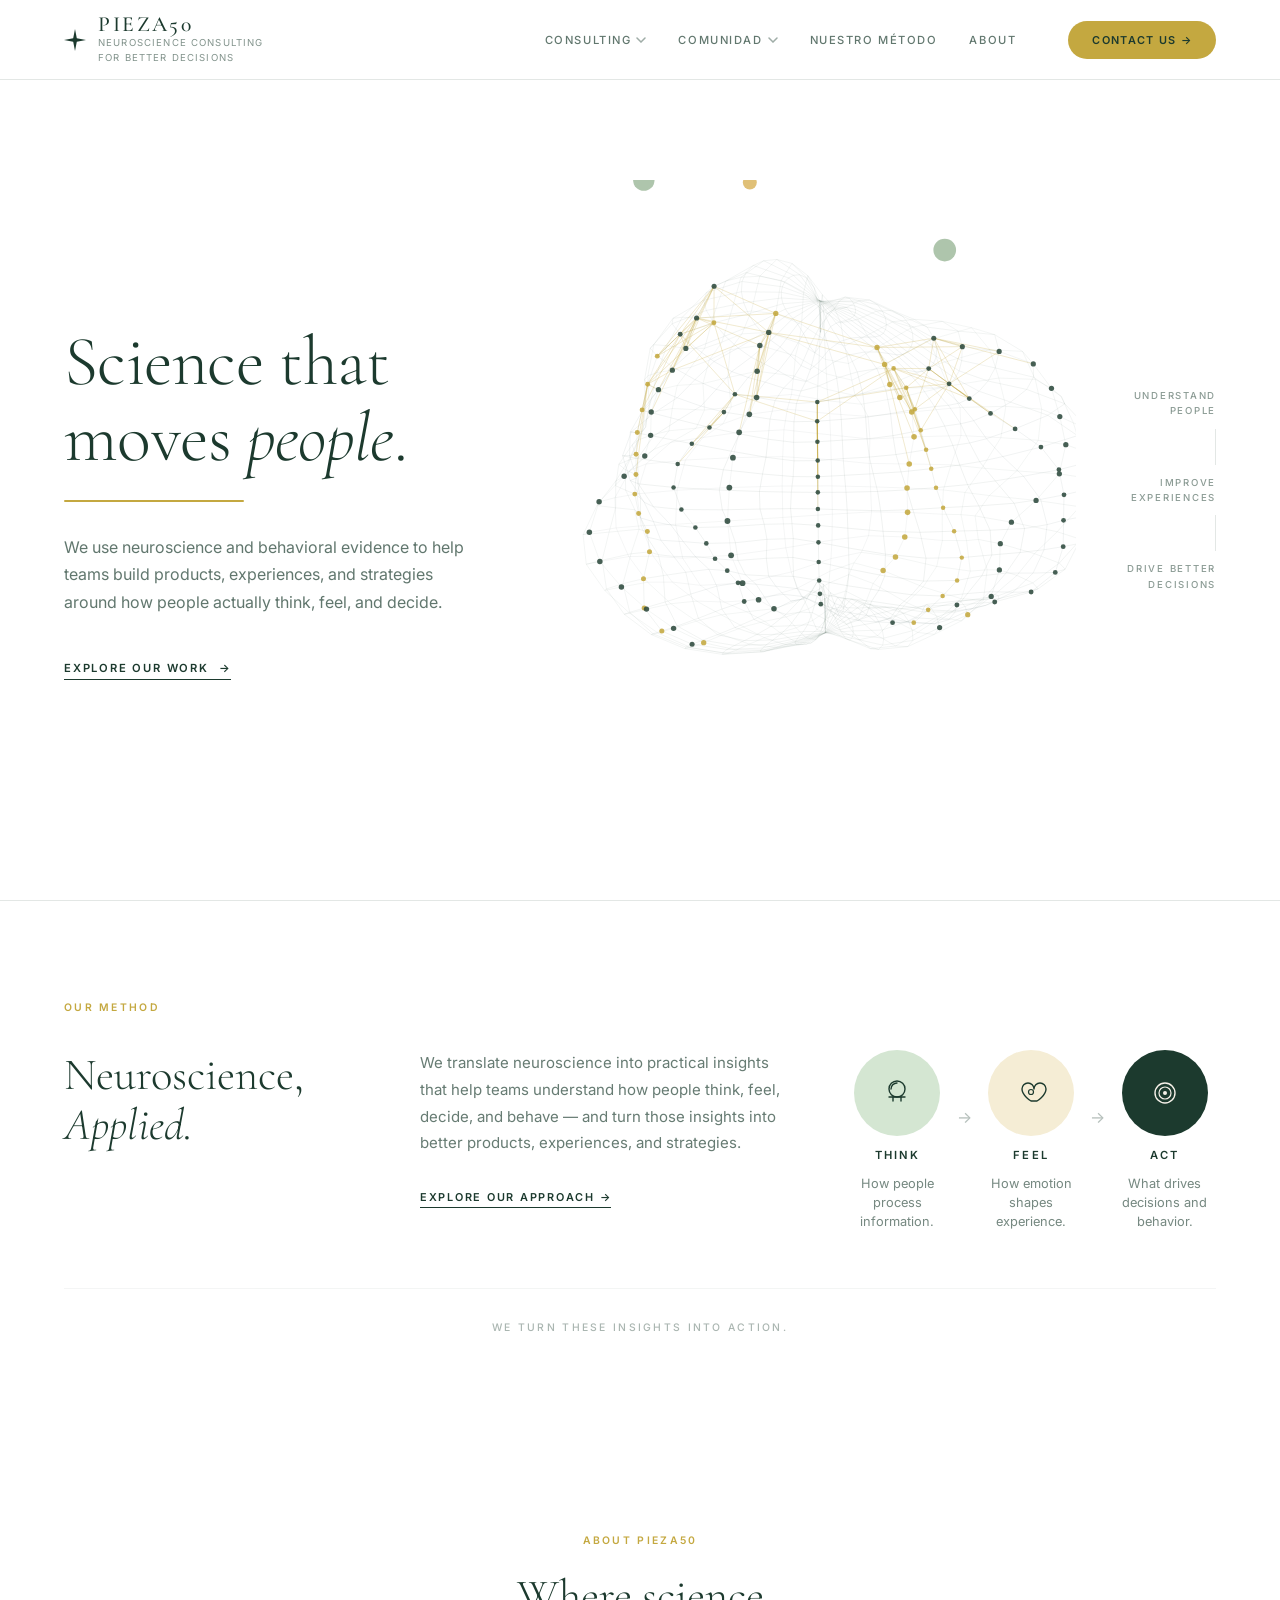
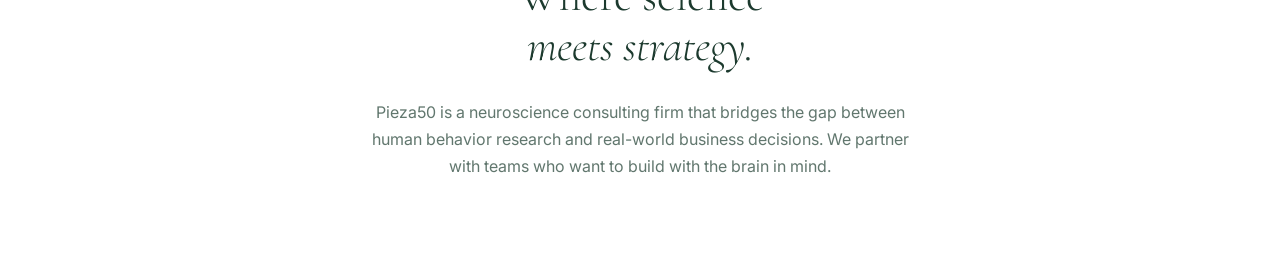
==== index.html @ c4e24fac "Add Pieza50 landing hero page with 3D brain and animations - Pure HTML/CSS/JS site with zero build d" ====
<!DOCTYPE html>
<html lang="es">
<head>
  <meta charset="UTF-8" />
  <meta name="viewport" content="width=device-width, initial-scale=1.0" />
  <title>Pieza50 | Neuroscience Consulting for Better Decisions</title>
  <meta name="description" content="We use neuroscience and behavioral evidence to help teams build products, experiences, and strategies around how people actually think, feel, and decide." />
  <link rel="preconnect" href="https://fonts.googleapis.com" />
  <link rel="preconnect" href="https://fonts.gstatic.com" crossorigin />
  <link href="https://fonts.googleapis.com/css2?family=Cormorant+Garamond:ital,wght@0,300;0,400;0,500;1,300;1,400;1,500&family=Inter:wght@300;400;500;600&display=swap" rel="stylesheet" />
  <link rel="stylesheet" href="css/style.css" />

</head>
<body>

  <!-- ====== NAVIGATION ====== -->
  <nav class="nav" id="nav">
    <div class="nav-inner">

      <!-- Logo -->
      <a href="/" class="nav-logo">
        <svg class="nav-sparkle" width="22" height="22" viewBox="0 0 22 22" fill="none" aria-hidden="true">
          <path d="M11 0L12.8 9.2L22 11L12.8 12.8L11 22L9.2 12.8L0 11L9.2 9.2L11 0Z" fill="#1C3A2E"/>
        </svg>
        <div class="nav-brand-text">
          <span class="nav-brand-name">PIEZA50</span>
          <span class="nav-brand-sub">Neuroscience Consulting<br>For Better Decisions</span>
        </div>
      </a>

      <!-- Nav Items -->
      <ul class="nav-items" id="nav-items">

        <li class="nav-item has-dropdown" id="dd-consulting">
          <button class="nav-link" aria-expanded="false">
            Consulting
            <svg class="chevron" width="10" height="6" viewBox="0 0 10 6"><path d="M1 1L5 5L9 1" stroke="currentColor" stroke-width="1.5" stroke-linecap="round" fill="none"/></svg>
          </button>
          <div class="dropdown" role="menu">
            <a href="#" class="dropdown-item" role="menuitem">Product Design</a>
            <a href="#" class="dropdown-item" role="menuitem">Estrategia e Innovación</a>
            <a href="#" class="dropdown-item" role="menuitem">Marketing &amp; Growth</a>
            <a href="#" class="dropdown-item" role="menuitem">Compromiso Laboral</a>
          </div>
        </li>

        <li class="nav-item has-dropdown" id="dd-comunidad">
          <button class="nav-link" aria-expanded="false">
            Comunidad
            <svg class="chevron" width="10" height="6" viewBox="0 0 10 6"><path d="M1 1L5 5L9 1" stroke="currentColor" stroke-width="1.5" stroke-linecap="round" fill="none"/></svg>
          </button>
          <div class="dropdown" role="menu">
            <a href="#" class="dropdown-item" role="menuitem">Recursos</a>
            <a href="#" class="dropdown-item" role="menuitem">Únete</a>
            <a href="#" class="dropdown-item" role="menuitem">Newsletter</a>
          </div>
        </li>

        <li class="nav-item">
          <a href="#method" class="nav-link">Nuestro Método</a>
        </li>

        <li class="nav-item">
          <a href="#about" class="nav-link">About</a>
        </li>

      </ul>

      <!-- CTA -->
      <a href="#contact" class="nav-cta">
        CONTACT US <span aria-hidden="true">→</span>
      </a>

      <!-- Mobile Burger -->
      <button class="nav-burger" id="nav-burger" aria-label="Toggle menu">
        <span></span><span></span><span></span>
      </button>

    </div>
  </nav>


  <!-- ====== HERO ====== -->
  <section class="hero" id="hero">

    <!-- Left: text -->
    <div class="hero-text">
      <h1 class="hero-title">
        Science that<br>
        moves
        <span class="word-wrap">
          <span class="cycling-word" id="cyclingWord">people</span>
        </span><span class="title-period">.</span>
      </h1>
      <div class="title-underline" aria-hidden="true"></div>
      <p class="hero-body">
        We use neuroscience and behavioral evidence to help teams build products,
        experiences, and strategies around how people actually think, feel, and decide.
      </p>
      <a href="#work" class="hero-cta-link">
        EXPLORE OUR WORK <span aria-hidden="true">→</span>
      </a>
    </div>

    <!-- Center: 3‑D Brain -->
    <div class="brain-container" id="brainContainer">
      <canvas id="brain-canvas"></canvas>
    </div>

    <!-- Right: sidebar labels -->
    <aside class="hero-sidebar" aria-label="Key outcomes">
      <div class="sidebar-item">UNDERSTAND<br>PEOPLE</div>
      <div class="sidebar-divider" aria-hidden="true"></div>
      <div class="sidebar-item">IMPROVE<br>EXPERIENCES</div>
      <div class="sidebar-divider" aria-hidden="true"></div>
      <div class="sidebar-item">DRIVE BETTER<br>DECISIONS</div>
    </aside>

  </section>


  <!-- ====== OUR METHOD ====== -->
  <section class="method" id="method">
    <div class="method-inner">

      <p class="method-label">OUR METHOD</p>

      <div class="method-three-col">

        <!-- Col 1: Title -->
        <div class="method-col-title">
          <h2 class="method-title">Neuroscience,<br><em>Applied.</em></h2>
        </div>

        <!-- Col 2: Description -->
        <div class="method-col-desc">
          <p>We translate neuroscience into practical insights that help teams understand how people think, feel, decide, and behave — and turn those insights into better products, experiences, and strategies.</p>
          <a href="#" class="explore-link">EXPLORE OUR APPROACH <span aria-hidden="true">→</span></a>
        </div>

        <!-- Col 3: Steps -->
        <div class="method-col-steps">
          <div class="method-steps-row">

            <div class="method-step">
              <div class="step-circle step-sage">
                <svg width="36" height="36" viewBox="0 0 36 36" fill="none" aria-hidden="true">
                  <circle cx="18" cy="14" r="8" stroke="#1C3A2E" stroke-width="1.4"/>
                  <path d="M12 14c0-3.3 2.7-6 6-6" stroke="#1C3A2E" stroke-width="1.4" stroke-linecap="round"/>
                  <path d="M14 22v4M22 22v4" stroke="#1C3A2E" stroke-width="1.4" stroke-linecap="round"/>
                  <path d="M10 22h16" stroke="#1C3A2E" stroke-width="1.4" stroke-linecap="round"/>
                </svg>
              </div>
              <span class="step-label">THINK</span>
              <span class="step-desc">How people process information.</span>
            </div>

            <div class="step-arrow" aria-hidden="true">→</div>

            <div class="method-step">
              <div class="step-circle step-yellow">
                <svg width="36" height="36" viewBox="0 0 36 36" fill="none" aria-hidden="true">
                  <path d="M18 26s-9-5.5-9-12a6 6 0 0112 0 6 6 0 0112 0c0 6.5-9 12-9 12z" stroke="#1C3A2E" stroke-width="1.4" stroke-linejoin="round"/>
                  <circle cx="18" cy="17" r="2.5" stroke="#1C3A2E" stroke-width="1.2"/>
                </svg>
              </div>
              <span class="step-label">FEEL</span>
              <span class="step-desc">How emotion shapes experience.</span>
            </div>

            <div class="step-arrow" aria-hidden="true">→</div>

            <div class="method-step">
              <div class="step-circle step-dark">
                <svg width="36" height="36" viewBox="0 0 36 36" fill="none" aria-hidden="true">
                  <circle cx="18" cy="18" r="10" stroke="#F5F0E8" stroke-width="1.4"/>
                  <circle cx="18" cy="18" r="6"  stroke="#F5F0E8" stroke-width="1.2"/>
                  <circle cx="18" cy="18" r="2"  fill="#F5F0E8"/>
                </svg>
              </div>
              <span class="step-label">ACT</span>
              <span class="step-desc">What drives decisions and behavior.</span>
            </div>

          </div>
        </div>

      </div>

      <p class="method-footer-text">WE TURN THESE INSIGHTS INTO ACTION.</p>

    </div>
  </section>


  <!-- ====== ABOUT (stub) ====== -->
  <section class="about-stub" id="about">
    <div class="about-stub-inner">
      <p class="method-label">ABOUT PIEZA50</p>
      <h2 class="method-title">Where science<br><em>meets strategy.</em></h2>
      <p class="hero-body" style="max-width:540px;margin:0 auto;">
        Pieza50 is a neuroscience consulting firm that bridges the gap between
        human behavior research and real-world business decisions. We partner with
        teams who want to build with the brain in mind.
      </p>
    </div>
  </section>


  <!-- Scripts -->
  <script src="js/main.js" defer></script>
  <script src="js/brain.js" defer></script>

</body>
</html>
---- css/style.css ----
/* ============================================================
   PIEZA50 — Landing Page Styles
   ============================================================ */

/* ---------- Variables ---------- */
:root {
  --dark:     #1C3A2E;
  --dark2:    #2D4A3E;
  --gold:     #C4A840;
  --gold-lt:  #E8D89A;
  --sage:     #8FAF8C;
  --sage-lt:  #D4E6D2;
  --cream:    #F5F0E8;
  --white:    #FFFFFF;
  --muted:    rgba(28, 58, 46, 0.55);
  --border:   rgba(28, 58, 46, 0.12);

  --font-serif: 'Cormorant Garamond', Georgia, serif;
  --font-sans:  'Inter', system-ui, sans-serif;

  --nav-h: 80px;
  --max-w: 1380px;
  --px:    clamp(24px, 5vw, 64px);
}

/* ---------- Reset ---------- */
*, *::before, *::after { box-sizing: border-box; margin: 0; padding: 0; }
html { scroll-behavior: smooth; font-size: 16px; }
body {
  font-family: var(--font-sans);
  background: var(--white);
  color: var(--dark2);
  overflow-x: hidden;
  -webkit-font-smoothing: antialiased;
}
a { text-decoration: none; color: inherit; }
button { background: none; border: none; cursor: pointer; font: inherit; color: inherit; }
ul { list-style: none; }
img, svg { display: block; }

/* ============================================================
   NAVIGATION
   ============================================================ */
.nav {
  position: fixed;
  top: 0; left: 0; right: 0;
  z-index: 100;
  height: var(--nav-h);
  background: var(--white);
  border-bottom: 1px solid var(--border);
  transition: box-shadow 0.3s ease;
}
.nav.scrolled { box-shadow: 0 2px 24px rgba(28,58,46,0.07); }

.nav-inner {
  max-width: var(--max-w);
  margin: 0 auto;
  padding: 0 var(--px);
  height: 100%;
  display: flex;
  align-items: center;
  gap: 40px;
}

/* Logo */
.nav-logo {
  display: flex;
  align-items: center;
  gap: 12px;
  flex-shrink: 0;
}
.nav-sparkle { flex-shrink: 0; }
.nav-brand-text { display: flex; flex-direction: column; gap: 1px; }
.nav-brand-name {
  font-family: var(--font-serif);
  font-size: 1.35rem;
  font-weight: 500;
  letter-spacing: 0.12em;
  color: var(--dark);
  line-height: 1;
}
.nav-brand-sub {
  font-size: 0.6rem;
  letter-spacing: 0.12em;
  text-transform: uppercase;
  color: var(--muted);
  line-height: 1.5;
}

/* Nav items */
.nav-items {
  display: flex;
  align-items: center;
  gap: 8px;
  margin-left: auto;
}

.nav-item { position: relative; }

.nav-link {
  display: flex;
  align-items: center;
  gap: 5px;
  padding: 8px 12px;
  font-size: 0.7rem;
  font-weight: 500;
  letter-spacing: 0.14em;
  text-transform: uppercase;
  color: var(--dark2);
  opacity: 0.75;
  transition: opacity 0.2s ease, color 0.2s ease;
  white-space: nowrap;
}
.nav-link:hover { opacity: 1; }

.chevron {
  transition: transform 0.2s ease;
  flex-shrink: 0;
  opacity: 0.6;
}
.has-dropdown:hover .chevron,
.has-dropdown.open .chevron { transform: rotate(180deg); opacity: 1; }

/* Dropdown */
.dropdown {
  position: absolute;
  top: calc(100% + 8px);
  left: 0;
  background: var(--white);
  border: 1px solid var(--border);
  border-radius: 6px;
  box-shadow: 0 8px 32px rgba(28,58,46,0.10);
  min-width: 210px;
  padding: 8px 0;
  opacity: 0;
  pointer-events: none;
  transform: translateY(-6px);
  transition: opacity 0.2s ease, transform 0.2s ease;
  z-index: 200;
}
.has-dropdown:hover .dropdown,
.has-dropdown.open .dropdown {
  opacity: 1;
  pointer-events: all;
  transform: translateY(0);
}

.dropdown-item {
  display: block;
  padding: 10px 20px;
  font-size: 0.72rem;
  letter-spacing: 0.06em;
  color: var(--dark2);
  opacity: 0.7;
  transition: opacity 0.15s, background 0.15s;
}
.dropdown-item:hover { opacity: 1; background: rgba(28,58,46,0.04); }

/* CTA button */
.nav-cta {
  flex-shrink: 0;
  background: var(--gold);
  color: var(--dark);
  padding: 12px 24px;
  border-radius: 100px;
  font-size: 0.68rem;
  font-weight: 600;
  letter-spacing: 0.12em;
  text-transform: uppercase;
  transition: background 0.2s ease, transform 0.2s ease;
  white-space: nowrap;
}
.nav-cta:hover { background: #D4B850; transform: translateY(-1px); }

/* Mobile burger (hidden on desktop) */
.nav-burger {
  display: none;
  flex-direction: column;
  gap: 5px;
  padding: 6px;
  margin-left: auto;
}
.nav-burger span {
  display: block;
  width: 22px;
  height: 2px;
  background: var(--dark);
  border-radius: 2px;
  transition: transform 0.3s ease, opacity 0.3s ease;
}

/* ============================================================
   HERO SECTION
   ============================================================ */
.hero {
  min-height: 100vh;
  padding-top: var(--nav-h);
  display: grid;
  grid-template-columns: 1fr 1fr 140px;
  gap: 0;
  max-width: var(--max-w);
  margin: 0 auto;
  padding-left: var(--px);
  padding-right: var(--px);
  align-items: center;
  position: relative;
}

/* Hero text (left column) */
.hero-text {
  padding-right: 40px;
  padding-top: 24px;
}

.hero-title {
  font-family: var(--font-serif);
  font-size: clamp(2.8rem, 5.5vw, 4.5rem);
  font-weight: 300;
  line-height: 1.08;
  color: var(--dark);
  letter-spacing: -0.01em;
  margin-bottom: 24px;
}

/* Word cycling */
.word-wrap {
  position: relative;
  display: inline-block;
}
.cycling-word {
  font-style: italic;
  display: inline-block;
  transition: opacity 0.35s ease, transform 0.35s ease;
}
.cycling-word.exit {
  opacity: 0;
  transform: translateY(-14px);
}
.cycling-word.enter {
  opacity: 0;
  transform: translateY(14px);
}
.title-period { font-family: var(--font-serif); font-weight: 300; }

/* Gold underline below title */
.title-underline {
  width: 180px;
  height: 2px;
  background: var(--gold);
  margin-bottom: 32px;
  border-radius: 1px;
}

.hero-body {
  font-size: 1rem;
  line-height: 1.7;
  color: var(--dark2);
  opacity: 0.75;
  max-width: 400px;
  margin-bottom: 40px;
}

.hero-cta-link {
  display: inline-flex;
  align-items: center;
  gap: 10px;
  font-size: 0.7rem;
  font-weight: 600;
  letter-spacing: 0.16em;
  text-transform: uppercase;
  color: var(--dark);
  border-bottom: 1.5px solid var(--dark);
  padding-bottom: 4px;
  transition: color 0.2s, border-color 0.2s;
}
.hero-cta-link:hover { color: var(--gold); border-color: var(--gold); }

/* Brain canvas container (center column) */
.brain-container {
  width: 100%;
  height: min(620px, 80vh);
  position: relative;
}
#brain-canvas {
  width: 100% !important;
  height: 100% !important;
  display: block;
}

/* Hero sidebar (right column) */
.hero-sidebar {
  display: flex;
  flex-direction: column;
  align-items: flex-end;
  gap: 0;
  padding-left: 16px;
  text-align: right;
}
.sidebar-item {
  font-size: 0.6rem;
  font-weight: 500;
  letter-spacing: 0.18em;
  text-transform: uppercase;
  color: var(--dark2);
  opacity: 0.55;
  line-height: 1.6;
  padding: 10px 0;
}
.sidebar-divider {
  width: 1px;
  height: 36px;
  background: var(--border);
  margin-left: auto;
}

/* ============================================================
   OUR METHOD
   ============================================================ */
.method {
  background: var(--white);
  border-top: 1px solid var(--border);
  padding: 100px var(--px);
}
.method-inner { max-width: var(--max-w); margin: 0 auto; }

.method-label {
  font-size: 0.65rem;
  font-weight: 600;
  letter-spacing: 0.22em;
  text-transform: uppercase;
  color: var(--gold);
  margin-bottom: 36px;
}

/* 3-column layout matching the reference */
.method-three-col {
  display: grid;
  grid-template-columns: 300px 1fr 1fr;
  gap: 56px;
  align-items: start;
  margin-bottom: 56px;
}

.method-title {
  font-family: var(--font-serif);
  font-size: clamp(2.2rem, 3.5vw, 3.2rem);
  font-weight: 300;
  line-height: 1.12;
  color: var(--dark);
}
.method-title em { font-style: italic; font-weight: 300; }

.method-col-desc p {
  font-size: 0.94rem;
  line-height: 1.78;
  color: var(--dark2);
  opacity: 0.72;
  margin-bottom: 28px;
}

.explore-link {
  font-size: 0.68rem;
  font-weight: 600;
  letter-spacing: 0.16em;
  text-transform: uppercase;
  color: var(--dark);
  border-bottom: 1.5px solid var(--dark);
  padding-bottom: 3px;
  transition: color 0.2s, border-color 0.2s;
}
.explore-link:hover { color: var(--gold); border-color: var(--gold); }

/* Steps row inside col 3 */
.method-steps-row {
  display: flex;
  align-items: flex-start;
  gap: 8px;
  flex-wrap: nowrap;
}

.method-step {
  display: flex;
  flex-direction: column;
  align-items: center;
  gap: 12px;
  text-align: center;
  flex: 1;
  min-width: 80px;
}

.step-circle {
  width: 86px;
  height: 86px;
  border-radius: 50%;
  display: flex;
  align-items: center;
  justify-content: center;
  flex-shrink: 0;
}
.step-sage   { background: var(--sage-lt); }
.step-yellow { background: #F5EDD5; }
.step-dark   { background: var(--dark); }

.step-label {
  font-size: 0.7rem;
  font-weight: 600;
  letter-spacing: 0.18em;
  text-transform: uppercase;
  color: var(--dark);
}
.step-desc {
  font-size: 0.8rem;
  line-height: 1.5;
  color: var(--dark2);
  opacity: 0.65;
}

.step-arrow {
  font-size: 1rem;
  color: var(--dark2);
  opacity: 0.35;
  flex-shrink: 0;
  align-self: center;
  padding-bottom: 48px;
}

.method-footer-text {
  text-align: center;
  font-size: 0.65rem;
  font-weight: 500;
  letter-spacing: 0.22em;
  text-transform: uppercase;
  color: var(--dark2);
  opacity: 0.4;
  border-top: 1px solid var(--border);
  padding-top: 32px;
}

/* ============================================================
   ABOUT STUB
   ============================================================ */
.about-stub {
  background: var(--white);
  padding: 100px var(--px);
  text-align: center;
}
.about-stub-inner { max-width: 700px; margin: 0 auto; }
.about-stub .method-label { margin-bottom: 24px; }
.about-stub .method-title { white-space: normal; margin-bottom: 28px; }

/* ============================================================
   RESPONSIVE
   ============================================================ */
@media (max-width: 1100px) {
  .hero { grid-template-columns: 1fr 1fr; }
  .hero-sidebar { display: none; }
  .brain-container { height: min(520px, 70vw); }
}

@media (max-width: 768px) {
  :root { --px: 20px; }

  /* Nav mobile */
  .nav-items { display: none; flex-direction: column; align-items: stretch; }
  .nav-items.open { display: flex; position: absolute; top: var(--nav-h); left: 0; right: 0; background: var(--white); border-bottom: 1px solid var(--border); padding: 12px 0; z-index: 200; }
  .nav-cta { display: none; }
  .nav-burger { display: flex; }
  .nav-inner { gap: 0; }

  /* Hero mobile: stack vertically */
  .hero {
    grid-template-columns: 1fr;
    grid-template-rows: auto auto;
    min-height: auto;
    padding-top: calc(var(--nav-h) + 40px);
    padding-bottom: 40px;
    gap: 32px;
  }
  .hero-text { padding-right: 0; }
  .hero-title { font-size: 2.4rem; }
  .brain-container { height: 60vw; min-height: 280px; }

  /* Method */
  .method-three-col { grid-template-columns: 1fr; gap: 32px; }
  .method-steps-row { flex-wrap: wrap; justify-content: center; }
  .step-arrow { transform: rotate(90deg); padding-bottom: 0; padding-right: 48px; }
}
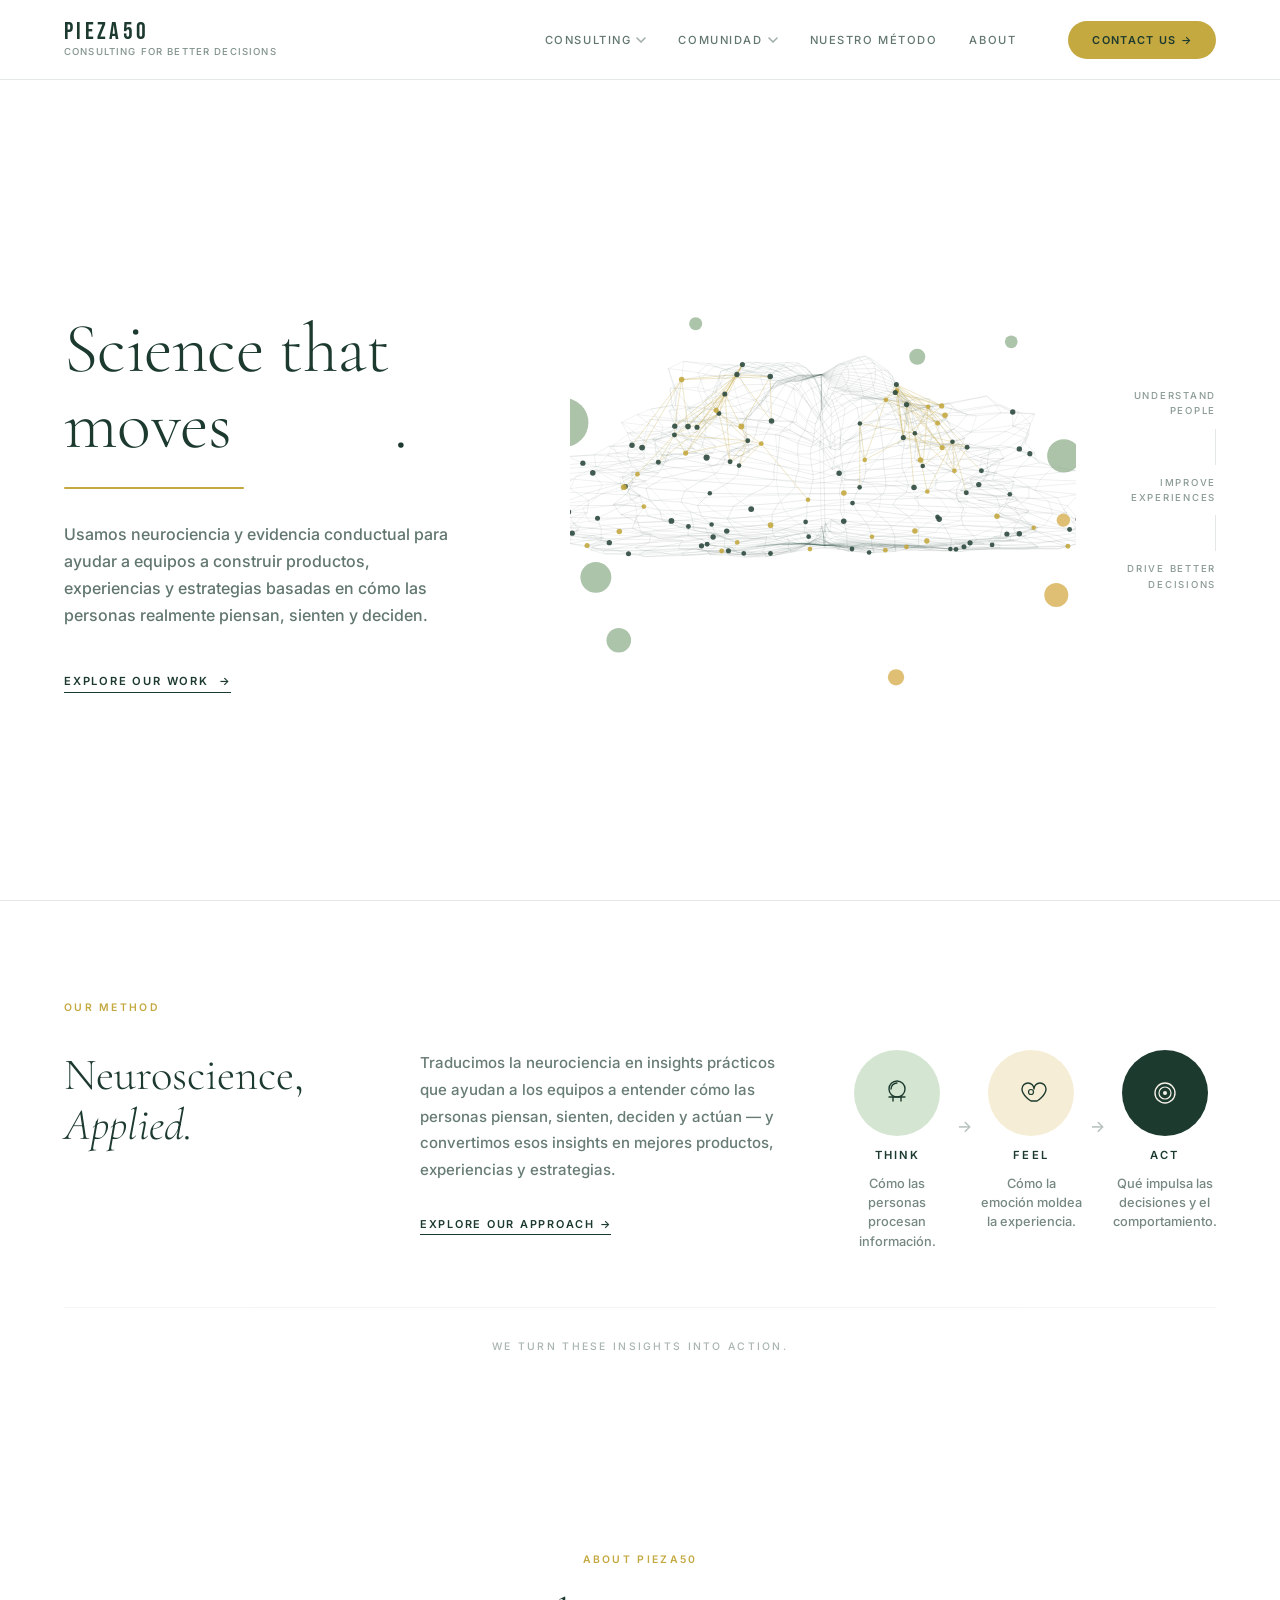
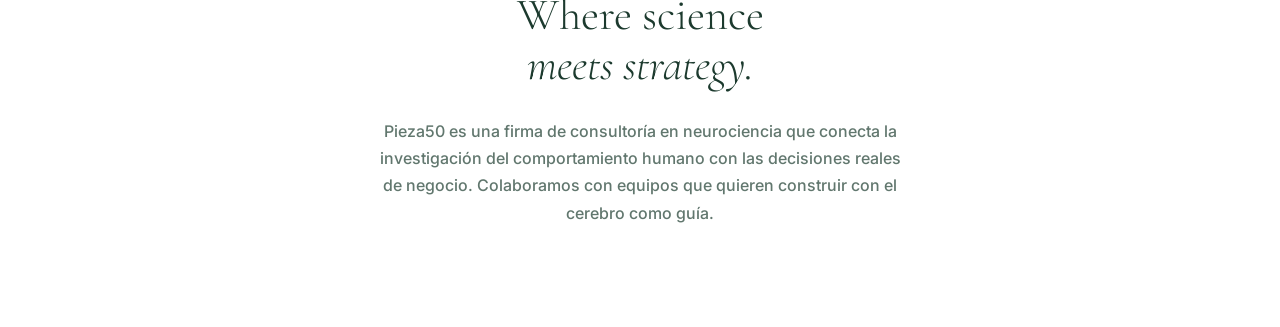
==== commit e3967223: "Integrate refined brain, Bebas Neue font, Spanish copy, remove star - brain.js: improved geometry (L" ====
--- a/index.html
+++ b/index.html
@@ -7,7 +7,7 @@
   <meta name="description" content="We use neuroscience and behavioral evidence to help teams build products, experiences, and strategies around how people actually think, feel, and decide." />
   <link rel="preconnect" href="https://fonts.googleapis.com" />
   <link rel="preconnect" href="https://fonts.gstatic.com" crossorigin />
-  <link href="https://fonts.googleapis.com/css2?family=Cormorant+Garamond:ital,wght@0,300;0,400;0,500;1,300;1,400;1,500&family=Inter:wght@300;400;500;600&display=swap" rel="stylesheet" />
+  <link href="https://fonts.googleapis.com/css2?family=Bebas+Neue&family=Cormorant+Garamond:ital,wght@0,300;0,400;0,500;1,300;1,400;1,500&family=Inter:wght@300;400;500;600&display=swap" rel="stylesheet" />
   <link rel="stylesheet" href="css/style.css" />
 
 </head>
@@ -19,12 +19,9 @@
 
       <!-- Logo -->
       <a href="/" class="nav-logo">
-        <svg class="nav-sparkle" width="22" height="22" viewBox="0 0 22 22" fill="none" aria-hidden="true">
-          <path d="M11 0L12.8 9.2L22 11L12.8 12.8L11 22L9.2 12.8L0 11L9.2 9.2L11 0Z" fill="#1C3A2E"/>
-        </svg>
         <div class="nav-brand-text">
           <span class="nav-brand-name">PIEZA50</span>
-          <span class="nav-brand-sub">Neuroscience Consulting<br>For Better Decisions</span>
+          <span class="nav-brand-sub">Consulting for Better Decisions</span>
         </div>
       </a>
 
@@ -94,8 +91,9 @@
       </h1>
       <div class="title-underline" aria-hidden="true"></div>
       <p class="hero-body">
-        We use neuroscience and behavioral evidence to help teams build products,
-        experiences, and strategies around how people actually think, feel, and decide.
+        Usamos neurociencia y evidencia conductual para ayudar a equipos a construir
+        productos, experiencias y estrategias basadas en cómo las personas realmente
+        piensan, sienten y deciden.
       </p>
       <a href="#work" class="hero-cta-link">
         EXPLORE OUR WORK <span aria-hidden="true">→</span>
@@ -134,7 +132,7 @@
 
         <!-- Col 2: Description -->
         <div class="method-col-desc">
-          <p>We translate neuroscience into practical insights that help teams understand how people think, feel, decide, and behave — and turn those insights into better products, experiences, and strategies.</p>
+          <p>Traducimos la neurociencia en insights prácticos que ayudan a los equipos a entender cómo las personas piensan, sienten, deciden y actúan — y convertimos esos insights en mejores productos, experiencias y estrategias.</p>
           <a href="#" class="explore-link">EXPLORE OUR APPROACH <span aria-hidden="true">→</span></a>
         </div>
 
@@ -152,7 +150,7 @@
                 </svg>
               </div>
               <span class="step-label">THINK</span>
-              <span class="step-desc">How people process information.</span>
+              <span class="step-desc">Cómo las personas procesan información.</span>
             </div>
 
             <div class="step-arrow" aria-hidden="true">→</div>
@@ -165,7 +163,7 @@
                 </svg>
               </div>
               <span class="step-label">FEEL</span>
-              <span class="step-desc">How emotion shapes experience.</span>
+              <span class="step-desc">Cómo la emoción moldea la experiencia.</span>
             </div>
 
             <div class="step-arrow" aria-hidden="true">→</div>
@@ -179,7 +177,7 @@
                 </svg>
               </div>
               <span class="step-label">ACT</span>
-              <span class="step-desc">What drives decisions and behavior.</span>
+              <span class="step-desc">Qué impulsa las decisiones y el comportamiento.</span>
             </div>
 
           </div>
@@ -199,9 +197,9 @@
       <p class="method-label">ABOUT PIEZA50</p>
       <h2 class="method-title">Where science<br><em>meets strategy.</em></h2>
       <p class="hero-body" style="max-width:540px;margin:0 auto;">
-        Pieza50 is a neuroscience consulting firm that bridges the gap between
-        human behavior research and real-world business decisions. We partner with
-        teams who want to build with the brain in mind.
+        Pieza50 es una firma de consultoría en neurociencia que conecta la investigación
+        del comportamiento humano con las decisiones reales de negocio. Colaboramos con
+        equipos que quieren construir con el cerebro como guía.
       </p>
     </div>
   </section>
--- a/css/style.css
+++ b/css/style.css
@@ -17,6 +17,7 @@
 
   --font-serif: 'Cormorant Garamond', Georgia, serif;
   --font-sans:  'Inter', system-ui, sans-serif;
+  --font-brand: 'Bebas Neue', sans-serif;
 
   --nav-h: 80px;
   --max-w: 1380px;
@@ -28,6 +29,7 @@
 html { scroll-behavior: smooth; font-size: 16px; }
 body {
   font-family: var(--font-sans);
+  font-weight: 500;
   background: var(--white);
   color: var(--dark2);
   overflow-x: hidden;
@@ -72,10 +74,10 @@
 .nav-sparkle { flex-shrink: 0; }
 .nav-brand-text { display: flex; flex-direction: column; gap: 1px; }
 .nav-brand-name {
-  font-family: var(--font-serif);
-  font-size: 1.35rem;
-  font-weight: 500;
-  letter-spacing: 0.12em;
+  font-family: 'Bebas Neue', sans-serif;
+  font-size: 1.5rem;
+  font-weight: 400;
+  letter-spacing: 0.14em;
   color: var(--dark);
   line-height: 1;
 }
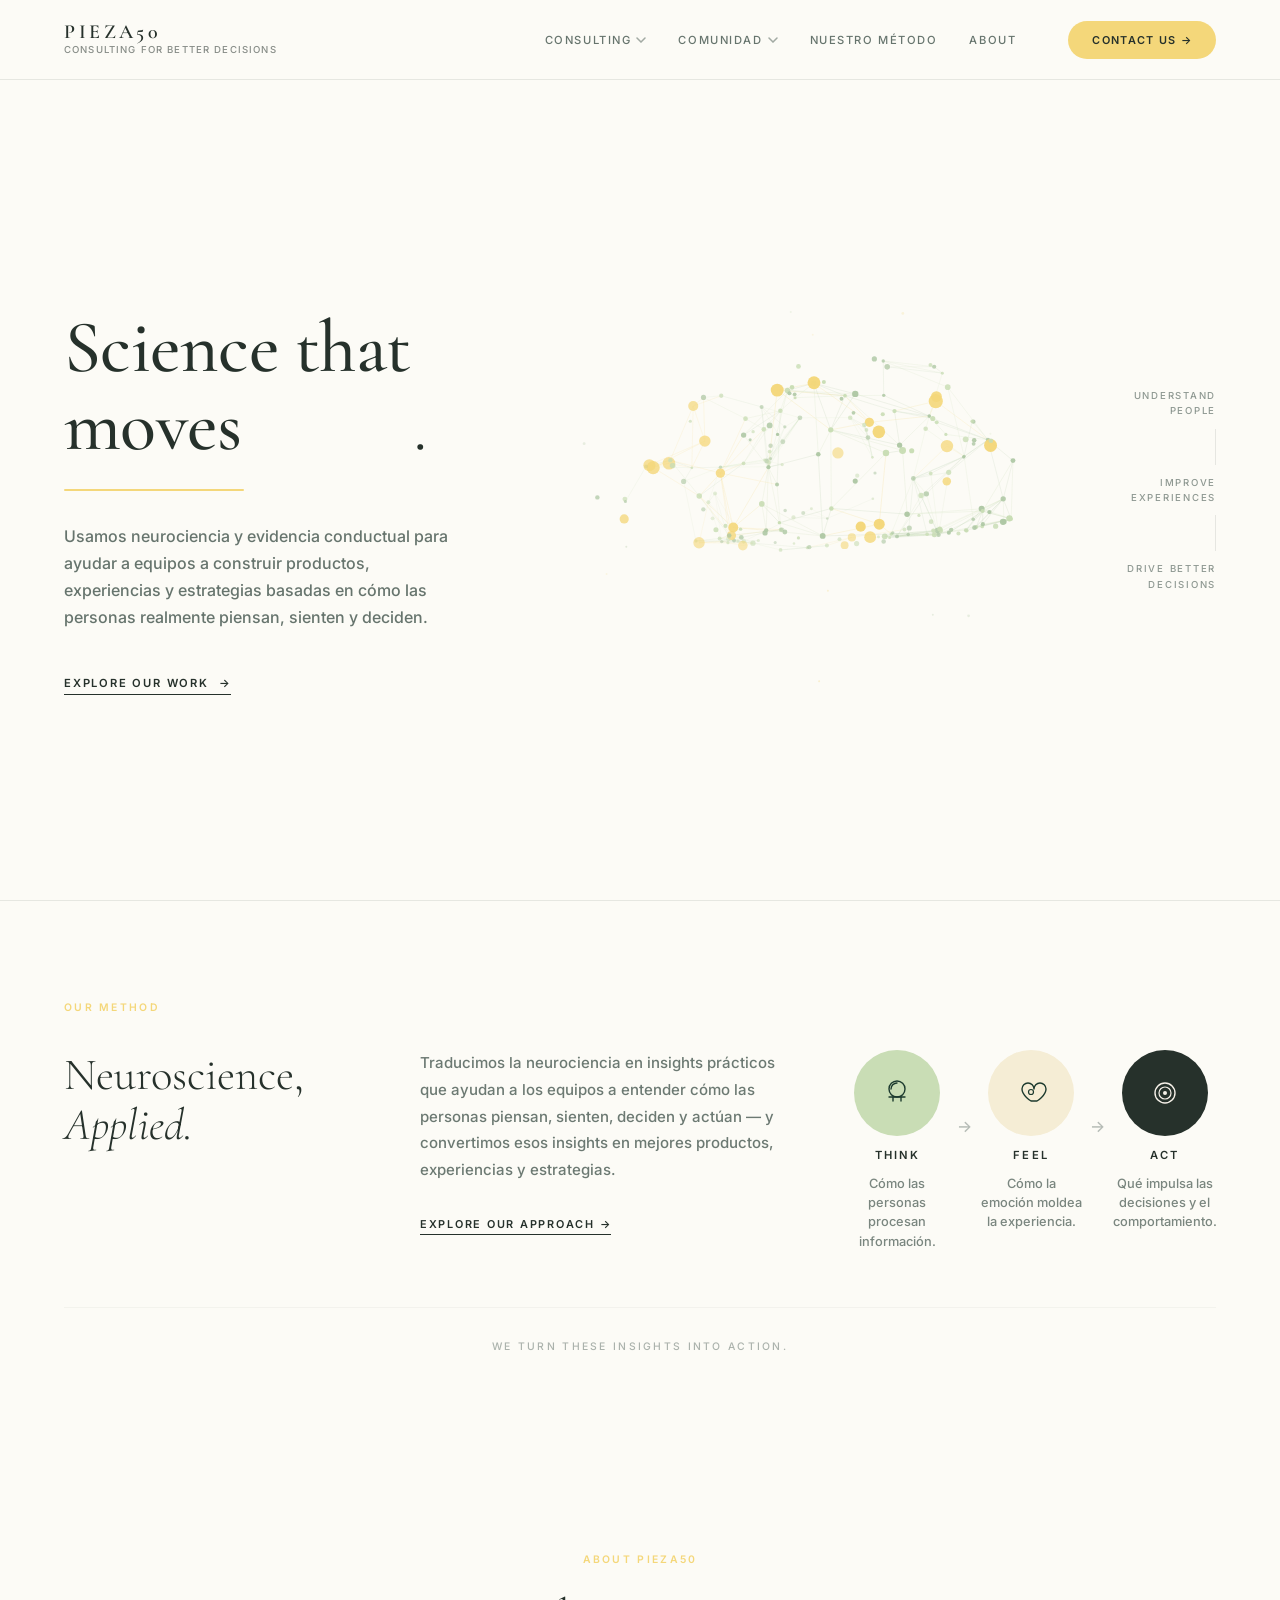
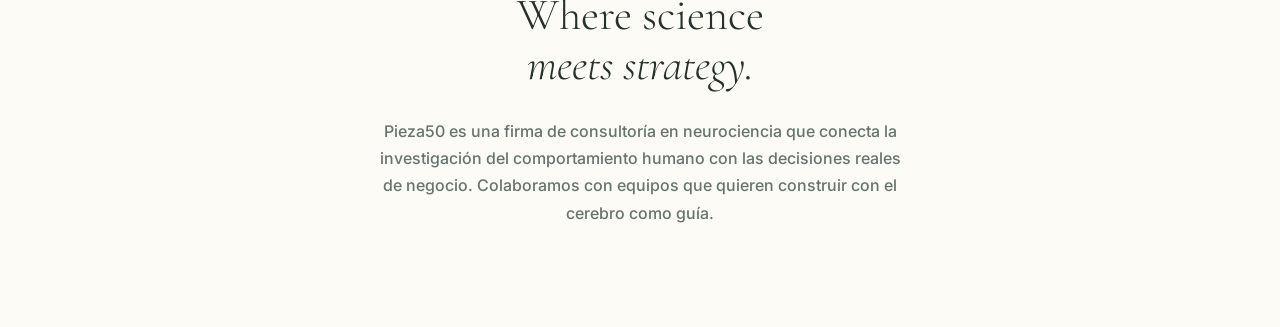
==== commit c99d1901: "Premium redesign: neural-network brain, Cormorant Garamond, warm palette Brain: botanical neural-net" ====
--- a/index.html
+++ b/index.html
@@ -7,7 +7,7 @@
   <meta name="description" content="We use neuroscience and behavioral evidence to help teams build products, experiences, and strategies around how people actually think, feel, and decide." />
   <link rel="preconnect" href="https://fonts.googleapis.com" />
   <link rel="preconnect" href="https://fonts.gstatic.com" crossorigin />
-  <link href="https://fonts.googleapis.com/css2?family=Bebas+Neue&family=Cormorant+Garamond:ital,wght@0,300;0,400;0,500;1,300;1,400;1,500&family=Inter:wght@300;400;500;600&display=swap" rel="stylesheet" />
+  <link href="https://fonts.googleapis.com/css2?family=Cormorant+Garamond:ital,wght@0,300;0,400;0,500;0,600;1,300;1,400;1,500;1,600&family=Inter:wght@300;400;500;600&display=swap" rel="stylesheet" />
   <link rel="stylesheet" href="css/style.css" />
 
 </head>
--- a/css/style.css
+++ b/css/style.css
@@ -4,20 +4,19 @@
 
 /* ---------- Variables ---------- */
 :root {
-  --dark:     #1C3A2E;
-  --dark2:    #2D4A3E;
-  --gold:     #C4A840;
-  --gold-lt:  #E8D89A;
-  --sage:     #8FAF8C;
-  --sage-lt:  #D4E6D2;
-  --cream:    #F5F0E8;
-  --white:    #FFFFFF;
-  --muted:    rgba(28, 58, 46, 0.55);
-  --border:   rgba(28, 58, 46, 0.12);
+  --dark:     #26312B;
+  --dark2:    #354840;
+  --gold:     #F4D77A;
+  --gold-lt:  #FFF2C7;
+  --sage:     #AFC8A5;
+  --sage-lt:  #C9DDB5;
+  --cream:    #FCFBF6;
+  --white:    #FCFBF6;
+  --muted:    rgba(38, 49, 43, 0.55);
+  --border:   rgba(38, 49, 43, 0.10);
 
   --font-serif: 'Cormorant Garamond', Georgia, serif;
   --font-sans:  'Inter', system-ui, sans-serif;
-  --font-brand: 'Bebas Neue', sans-serif;
 
   --nav-h: 80px;
   --max-w: 1380px;
@@ -74,10 +73,10 @@
 .nav-sparkle { flex-shrink: 0; }
 .nav-brand-text { display: flex; flex-direction: column; gap: 1px; }
 .nav-brand-name {
-  font-family: 'Bebas Neue', sans-serif;
-  font-size: 1.5rem;
-  font-weight: 400;
-  letter-spacing: 0.14em;
+  font-family: var(--font-serif);
+  font-size: 1.25rem;
+  font-weight: 600;
+  letter-spacing: 0.18em;
   color: var(--dark);
   line-height: 1;
 }
@@ -216,9 +215,9 @@
 
 .hero-title {
   font-family: var(--font-serif);
-  font-size: clamp(2.8rem, 5.5vw, 4.5rem);
-  font-weight: 300;
-  line-height: 1.08;
+  font-size: clamp(3rem, 5.8vw, 5rem);
+  font-weight: 500;
+  line-height: 1.05;
   color: var(--dark);
   letter-spacing: -0.01em;
   margin-bottom: 24px;
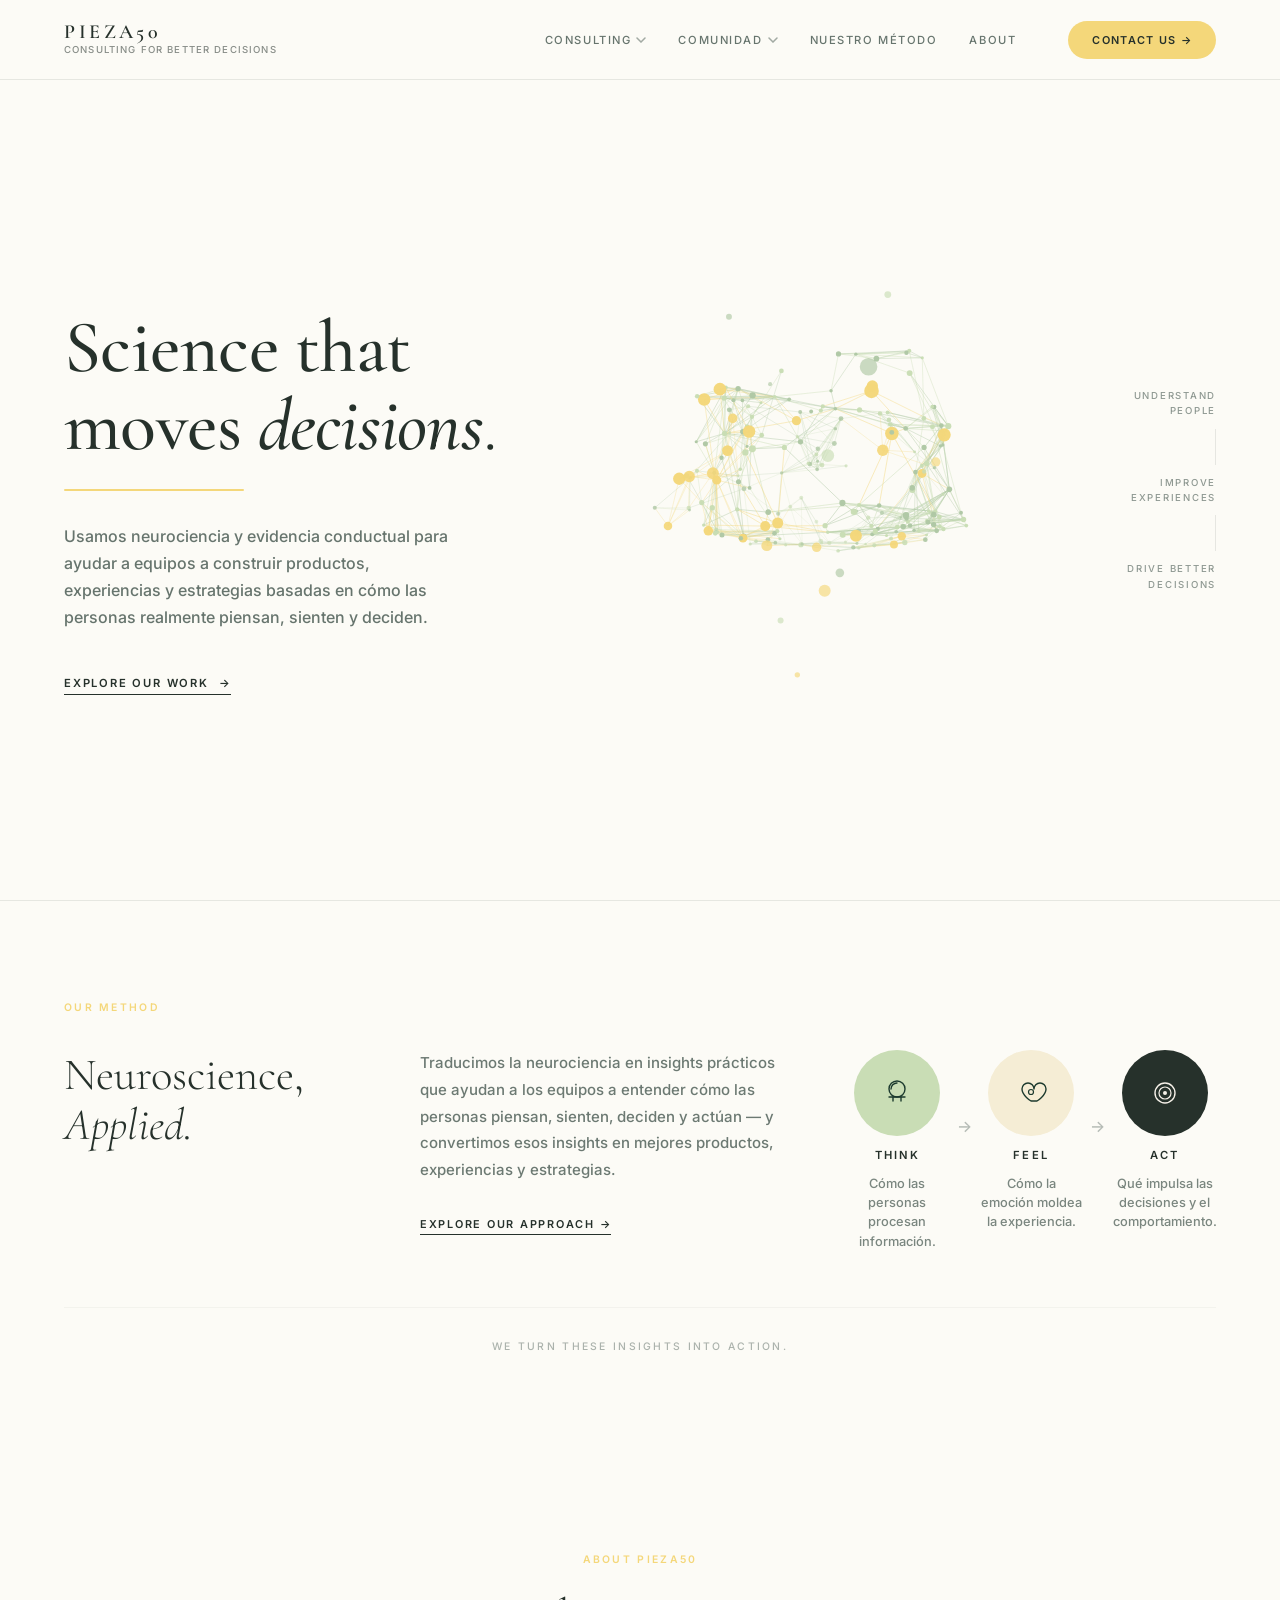
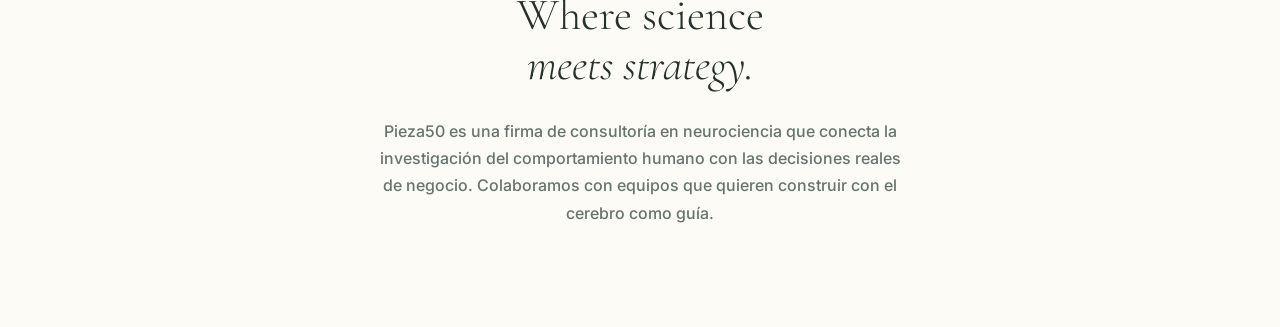
==== commit af65230d: "Add Comunidad/Recursos page with four science pillars - Brain visibility improved: raised all base o" ====
--- a/index.html
+++ b/index.html
@@ -47,7 +47,7 @@
             <svg class="chevron" width="10" height="6" viewBox="0 0 10 6"><path d="M1 1L5 5L9 1" stroke="currentColor" stroke-width="1.5" stroke-linecap="round" fill="none"/></svg>
           </button>
           <div class="dropdown" role="menu">
-            <a href="#" class="dropdown-item" role="menuitem">Recursos</a>
+            <a href="comunidad/recursos.html" class="dropdown-item" role="menuitem">Recursos</a>
             <a href="#" class="dropdown-item" role="menuitem">Únete</a>
             <a href="#" class="dropdown-item" role="menuitem">Newsletter</a>
           </div>
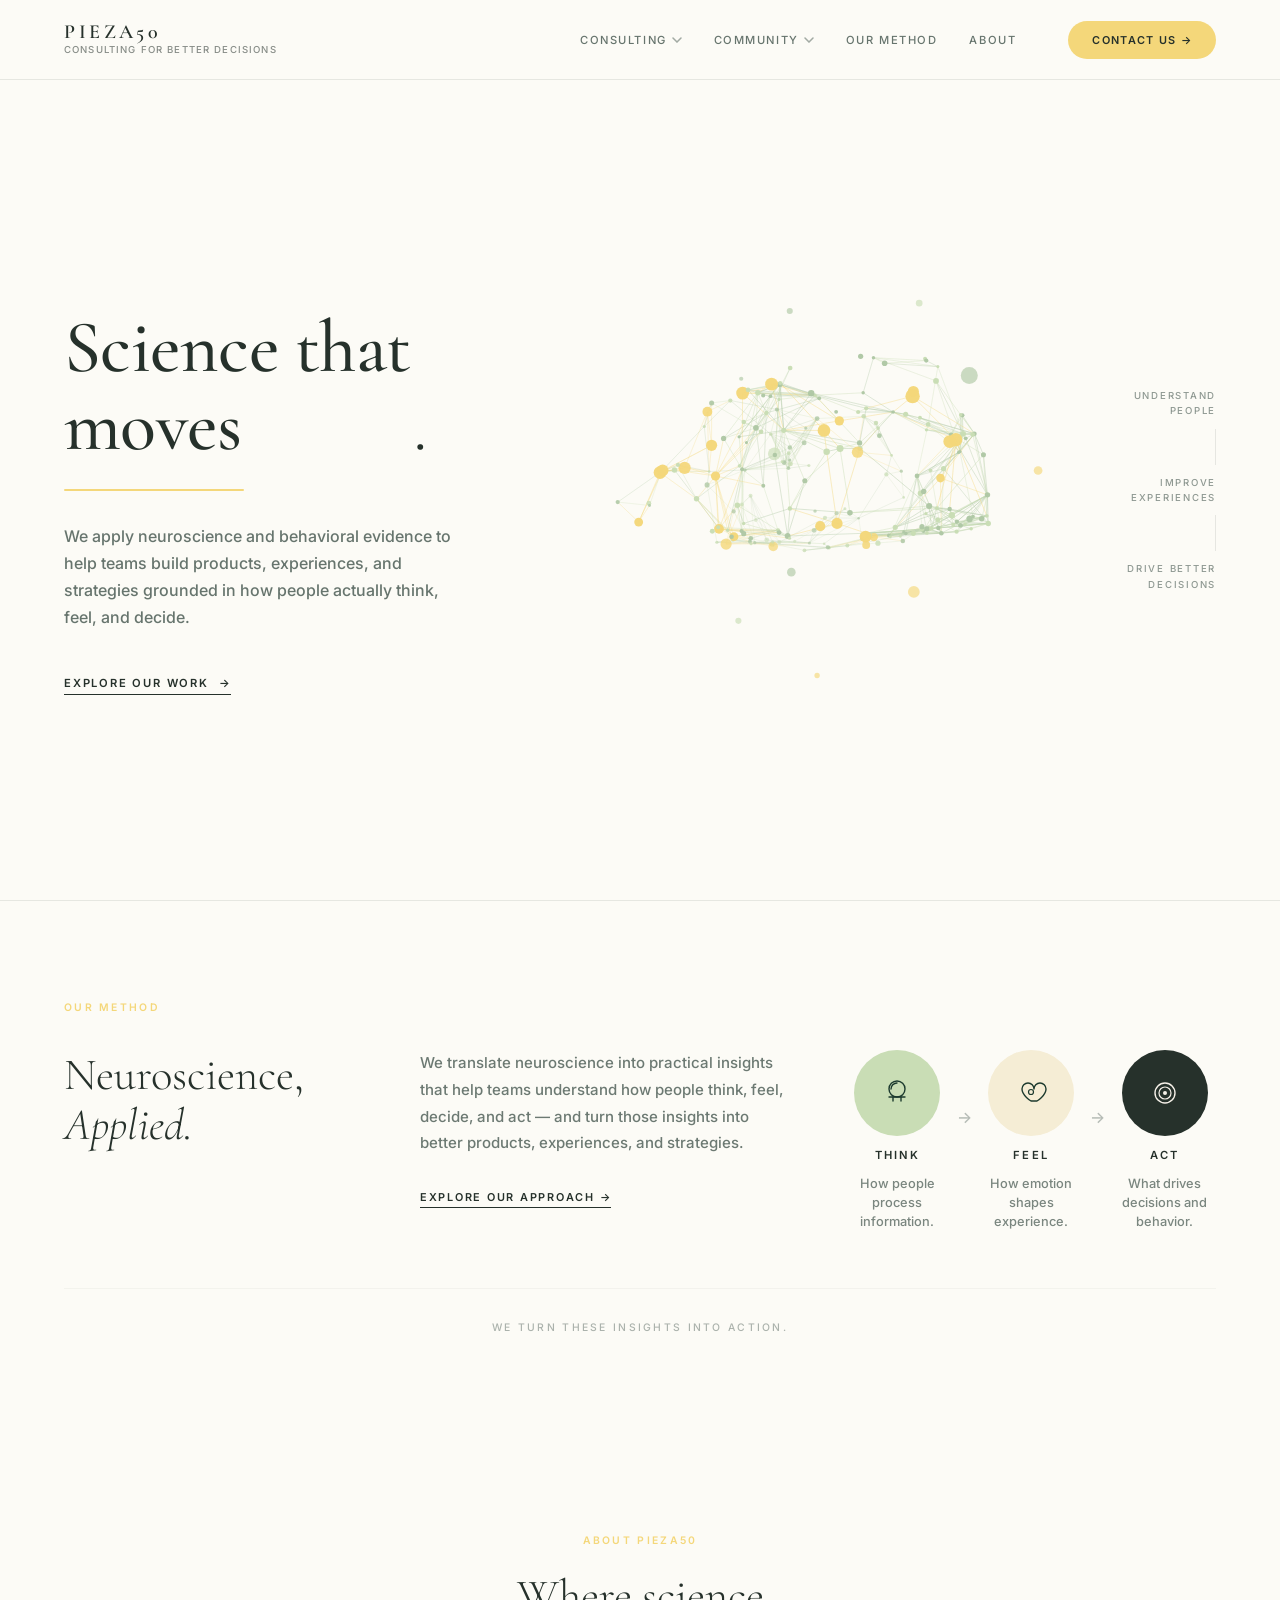
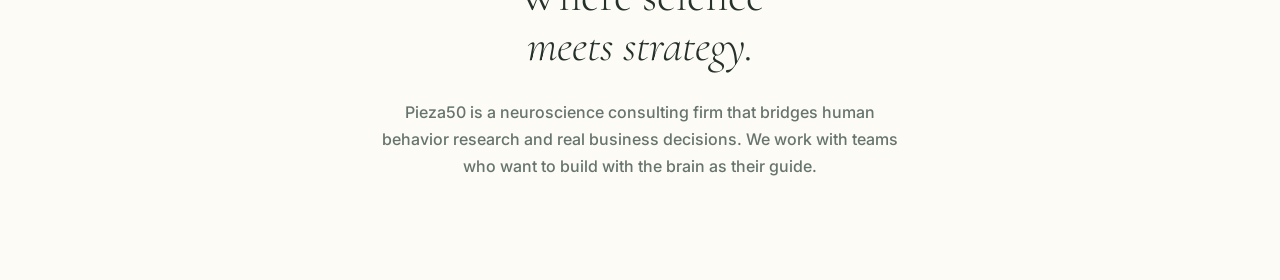
==== commit 1c454eab: "Translate entire site to English - index.html: nav items (Comunidad→Community, Recursos→Resources,  " ====
--- a/index.html
+++ b/index.html
@@ -1,5 +1,5 @@
 <!DOCTYPE html>
-<html lang="es">
+<html lang="en">
 <head>
   <meta charset="UTF-8" />
   <meta name="viewport" content="width=device-width, initial-scale=1.0" />
@@ -35,26 +35,26 @@
           </button>
           <div class="dropdown" role="menu">
             <a href="#" class="dropdown-item" role="menuitem">Product Design</a>
-            <a href="#" class="dropdown-item" role="menuitem">Estrategia e Innovación</a>
+            <a href="#" class="dropdown-item" role="menuitem">Strategy &amp; Innovation</a>
             <a href="#" class="dropdown-item" role="menuitem">Marketing &amp; Growth</a>
-            <a href="#" class="dropdown-item" role="menuitem">Compromiso Laboral</a>
+            <a href="#" class="dropdown-item" role="menuitem">Workplace Engagement</a>
           </div>
         </li>
 
         <li class="nav-item has-dropdown" id="dd-comunidad">
           <button class="nav-link" aria-expanded="false">
-            Comunidad
+            Community
             <svg class="chevron" width="10" height="6" viewBox="0 0 10 6"><path d="M1 1L5 5L9 1" stroke="currentColor" stroke-width="1.5" stroke-linecap="round" fill="none"/></svg>
           </button>
           <div class="dropdown" role="menu">
-            <a href="comunidad/recursos.html" class="dropdown-item" role="menuitem">Recursos</a>
-            <a href="#" class="dropdown-item" role="menuitem">Únete</a>
+            <a href="comunidad/recursos.html" class="dropdown-item" role="menuitem">Resources</a>
+            <a href="#" class="dropdown-item" role="menuitem">Join Us</a>
             <a href="#" class="dropdown-item" role="menuitem">Newsletter</a>
           </div>
         </li>
 
         <li class="nav-item">
-          <a href="#method" class="nav-link">Nuestro Método</a>
+          <a href="#method" class="nav-link">Our Method</a>
         </li>
 
         <li class="nav-item">
@@ -91,9 +91,9 @@
       </h1>
       <div class="title-underline" aria-hidden="true"></div>
       <p class="hero-body">
-        Usamos neurociencia y evidencia conductual para ayudar a equipos a construir
-        productos, experiencias y estrategias basadas en cómo las personas realmente
-        piensan, sienten y deciden.
+        We apply neuroscience and behavioral evidence to help teams build
+        products, experiences, and strategies grounded in how people actually
+        think, feel, and decide.
       </p>
       <a href="#work" class="hero-cta-link">
         EXPLORE OUR WORK <span aria-hidden="true">→</span>
@@ -132,7 +132,7 @@
 
         <!-- Col 2: Description -->
         <div class="method-col-desc">
-          <p>Traducimos la neurociencia en insights prácticos que ayudan a los equipos a entender cómo las personas piensan, sienten, deciden y actúan — y convertimos esos insights en mejores productos, experiencias y estrategias.</p>
+          <p>We translate neuroscience into practical insights that help teams understand how people think, feel, decide, and act — and turn those insights into better products, experiences, and strategies.</p>
           <a href="#" class="explore-link">EXPLORE OUR APPROACH <span aria-hidden="true">→</span></a>
         </div>
 
@@ -150,7 +150,7 @@
                 </svg>
               </div>
               <span class="step-label">THINK</span>
-              <span class="step-desc">Cómo las personas procesan información.</span>
+              <span class="step-desc">How people process information.</span>
             </div>
 
             <div class="step-arrow" aria-hidden="true">→</div>
@@ -163,7 +163,7 @@
                 </svg>
               </div>
               <span class="step-label">FEEL</span>
-              <span class="step-desc">Cómo la emoción moldea la experiencia.</span>
+              <span class="step-desc">How emotion shapes experience.</span>
             </div>
 
             <div class="step-arrow" aria-hidden="true">→</div>
@@ -177,7 +177,7 @@
                 </svg>
               </div>
               <span class="step-label">ACT</span>
-              <span class="step-desc">Qué impulsa las decisiones y el comportamiento.</span>
+              <span class="step-desc">What drives decisions and behavior.</span>
             </div>
 
           </div>
@@ -197,9 +197,9 @@
       <p class="method-label">ABOUT PIEZA50</p>
       <h2 class="method-title">Where science<br><em>meets strategy.</em></h2>
       <p class="hero-body" style="max-width:540px;margin:0 auto;">
-        Pieza50 es una firma de consultoría en neurociencia que conecta la investigación
-        del comportamiento humano con las decisiones reales de negocio. Colaboramos con
-        equipos que quieren construir con el cerebro como guía.
+        Pieza50 is a neuroscience consulting firm that bridges human behavior research
+        and real business decisions. We work with teams who want to build with
+        the brain as their guide.
       </p>
     </div>
   </section>
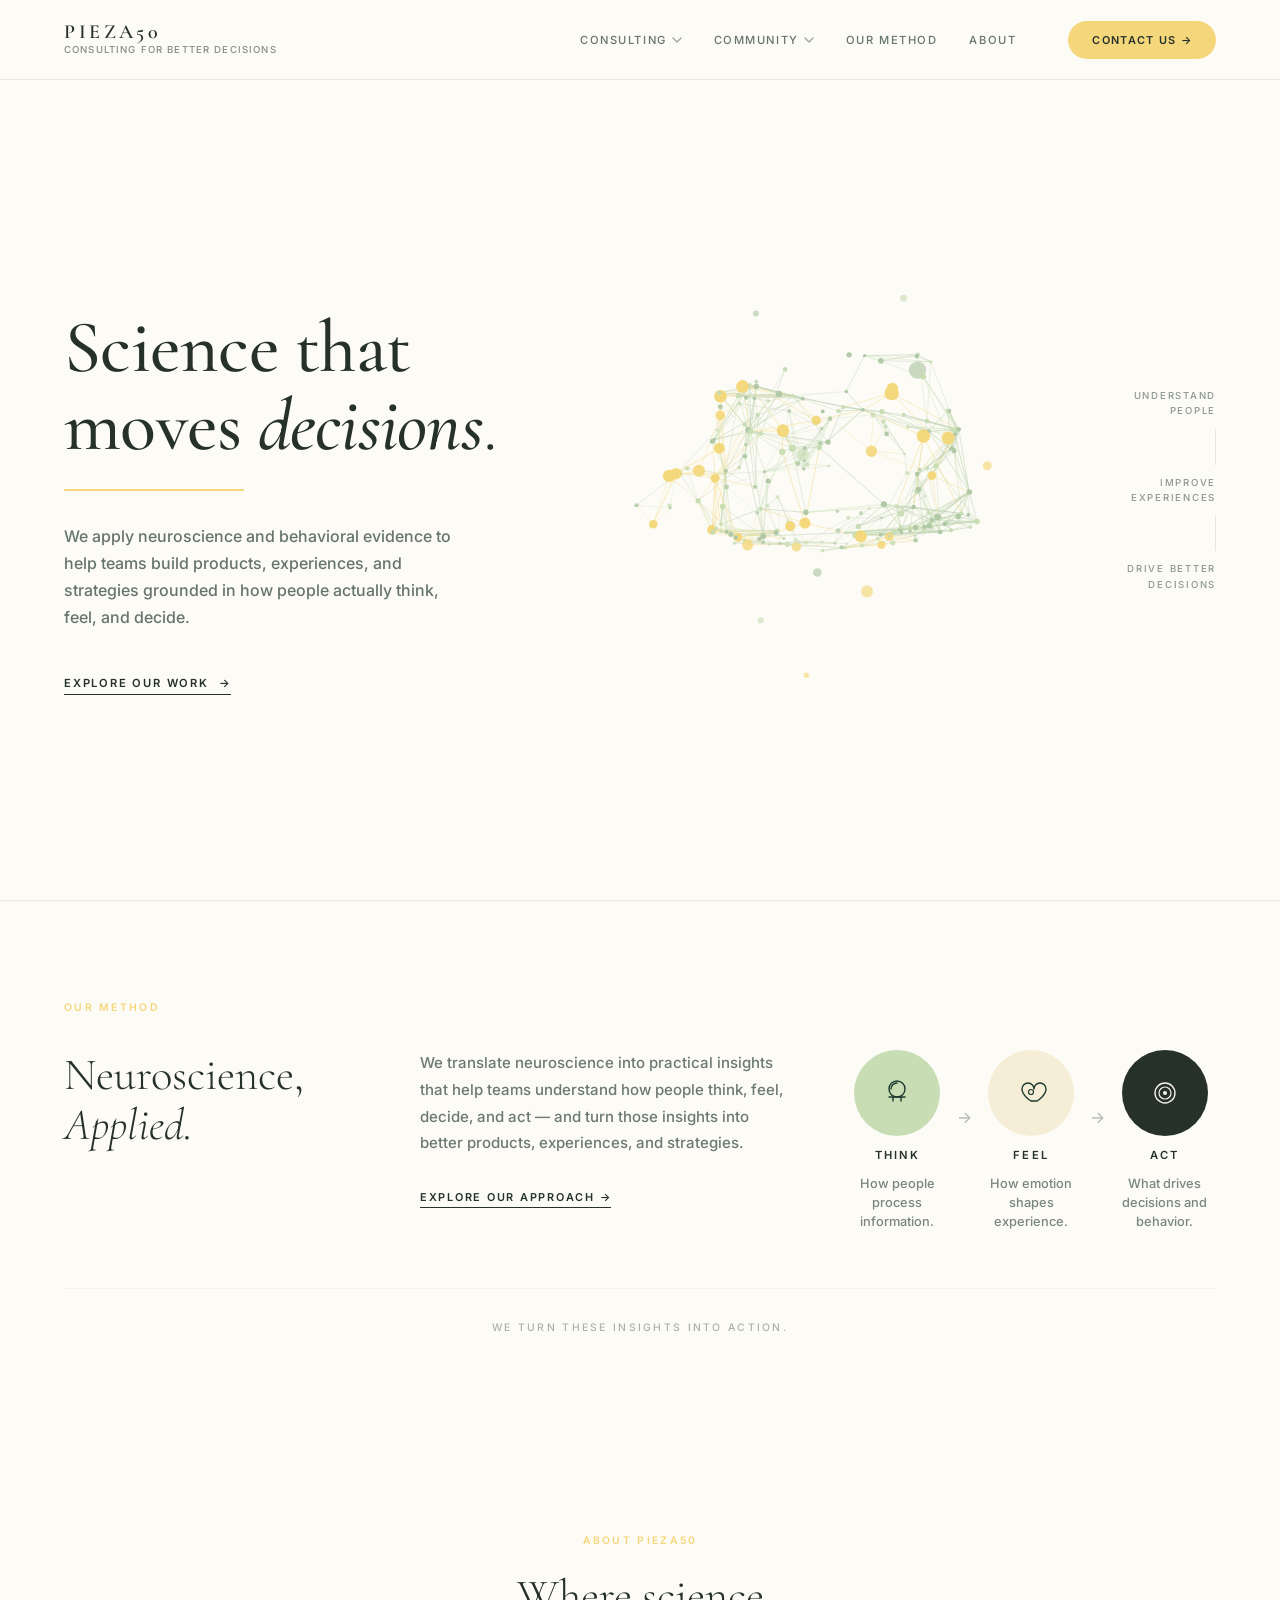
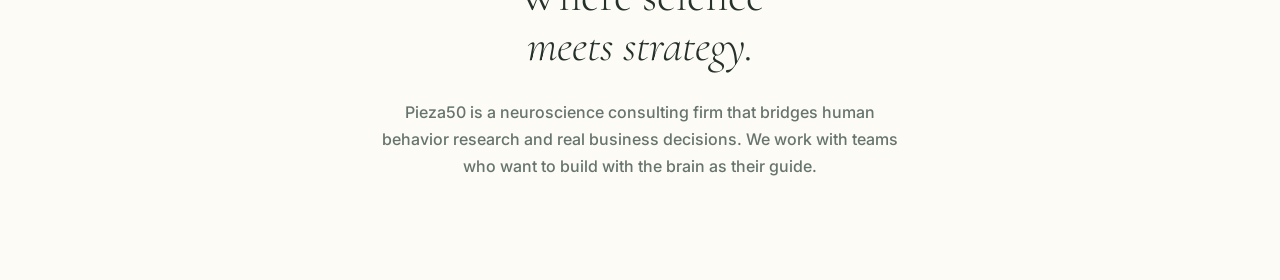
==== commit 90af1b5c: "Add Consulting page with unique neuroscience-first positioning - New consulting.html: full consultin" ====
--- a/index.html
+++ b/index.html
@@ -34,10 +34,10 @@
             <svg class="chevron" width="10" height="6" viewBox="0 0 10 6"><path d="M1 1L5 5L9 1" stroke="currentColor" stroke-width="1.5" stroke-linecap="round" fill="none"/></svg>
           </button>
           <div class="dropdown" role="menu">
-            <a href="#" class="dropdown-item" role="menuitem">Product Design</a>
-            <a href="#" class="dropdown-item" role="menuitem">Strategy &amp; Innovation</a>
-            <a href="#" class="dropdown-item" role="menuitem">Marketing &amp; Growth</a>
-            <a href="#" class="dropdown-item" role="menuitem">Workplace Engagement</a>
+            <a href="consulting.html#product-design" class="dropdown-item" role="menuitem">Product Design</a>
+            <a href="consulting.html#strategy" class="dropdown-item" role="menuitem">Strategy &amp; Innovation</a>
+            <a href="consulting.html#marketing" class="dropdown-item" role="menuitem">Marketing &amp; Growth</a>
+            <a href="consulting.html#workplace" class="dropdown-item" role="menuitem">Workplace Engagement</a>
           </div>
         </li>
 
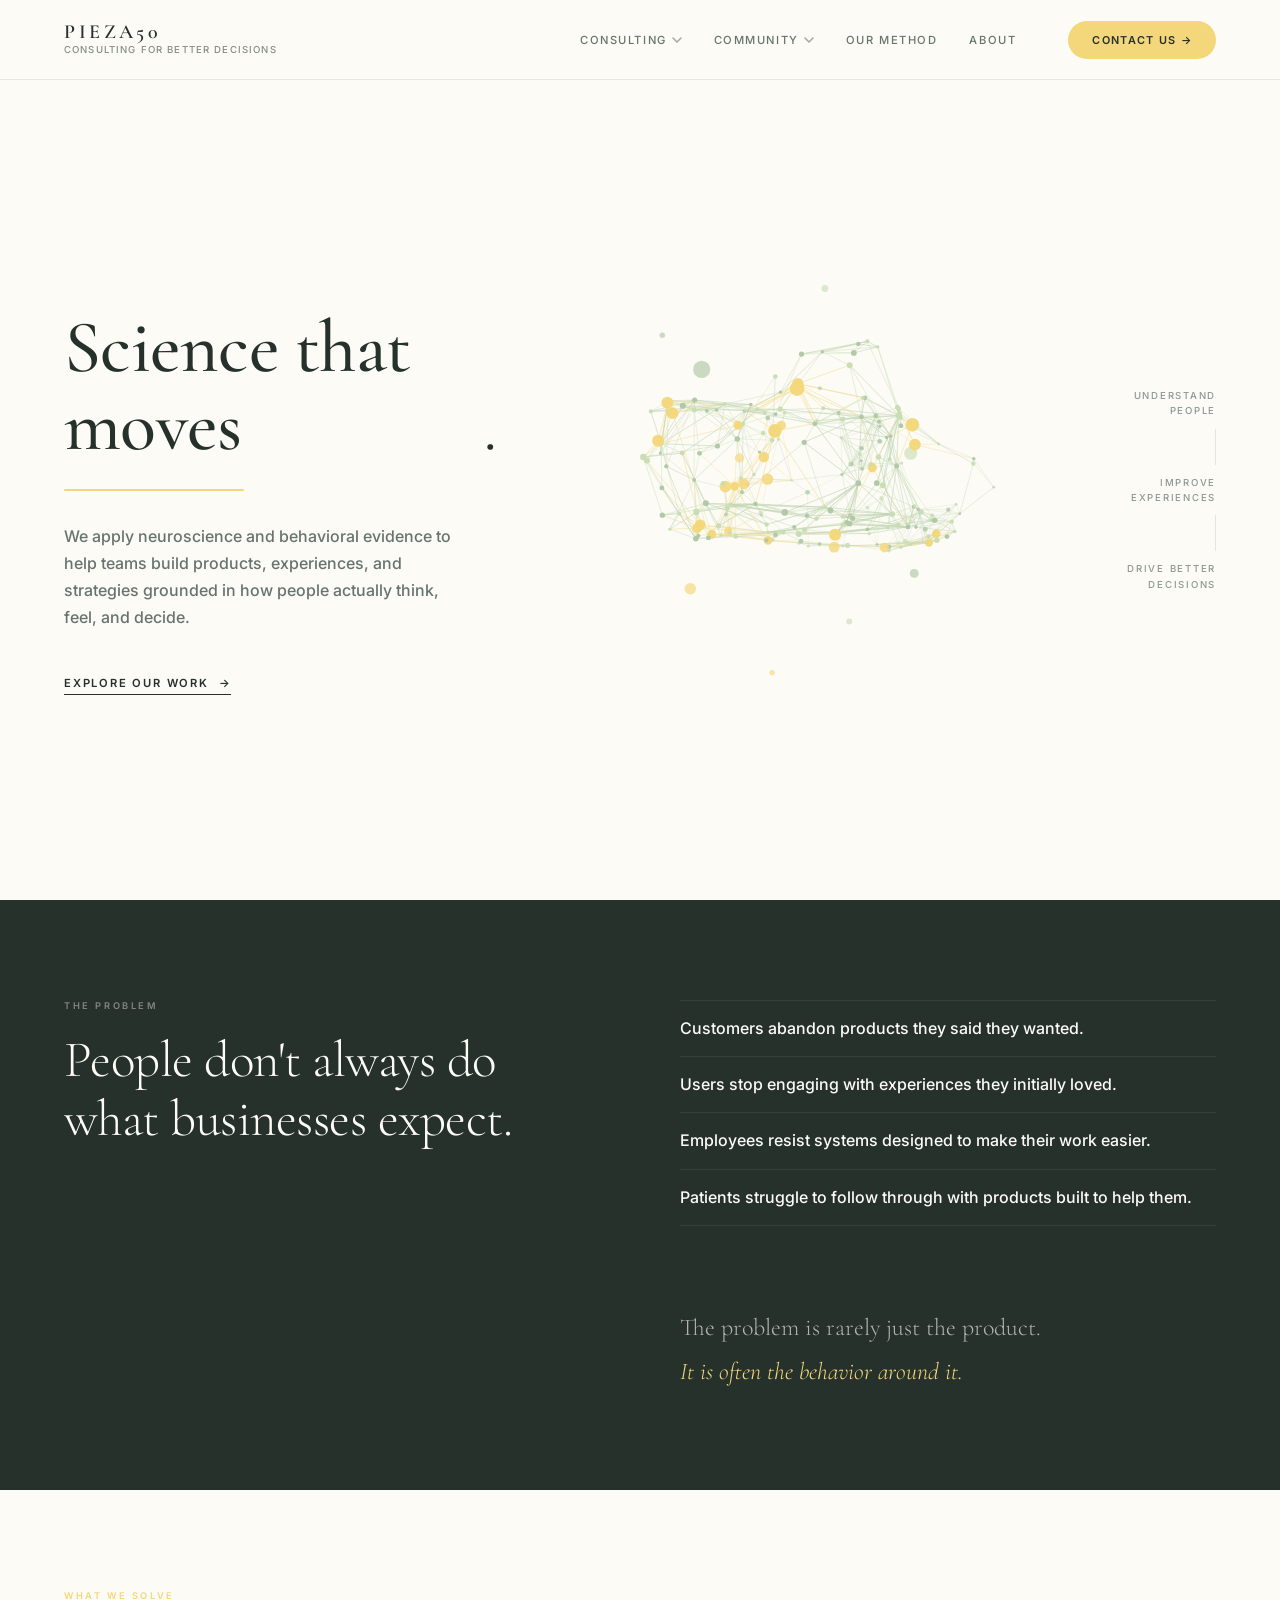
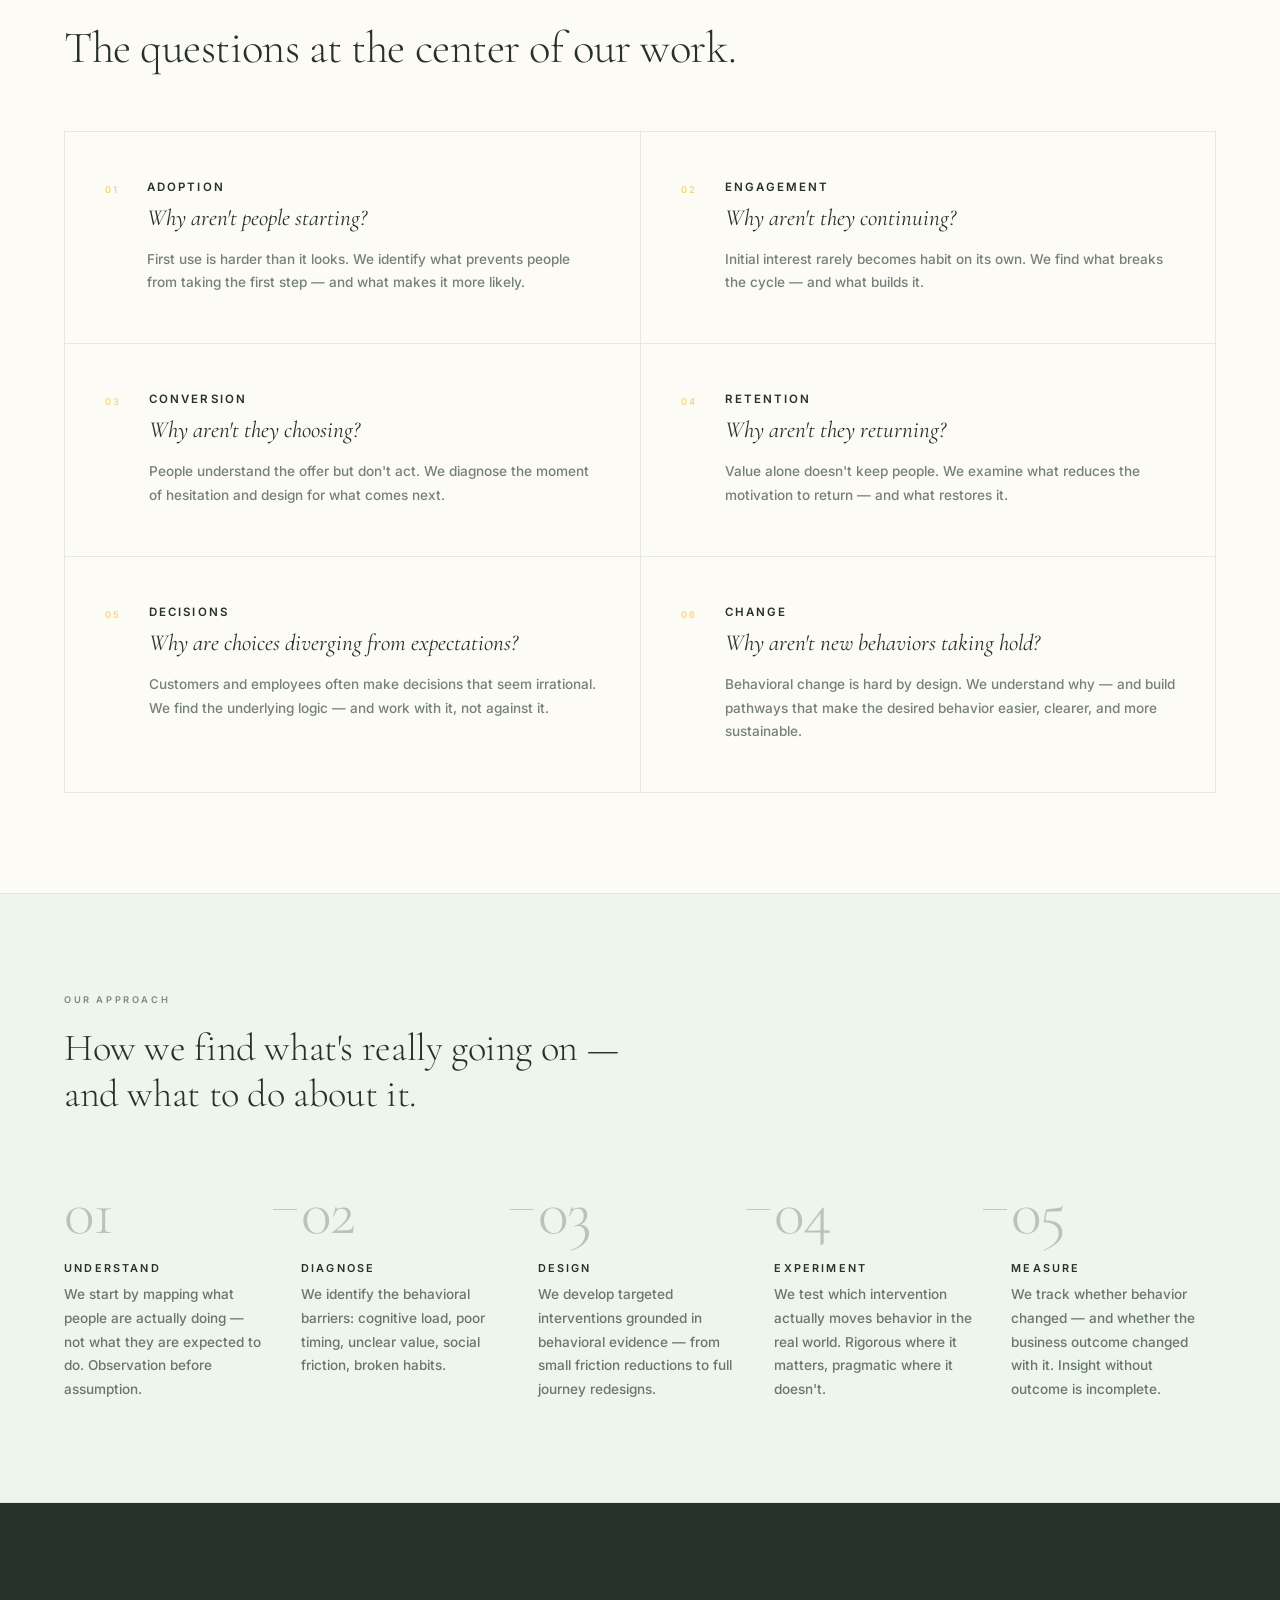
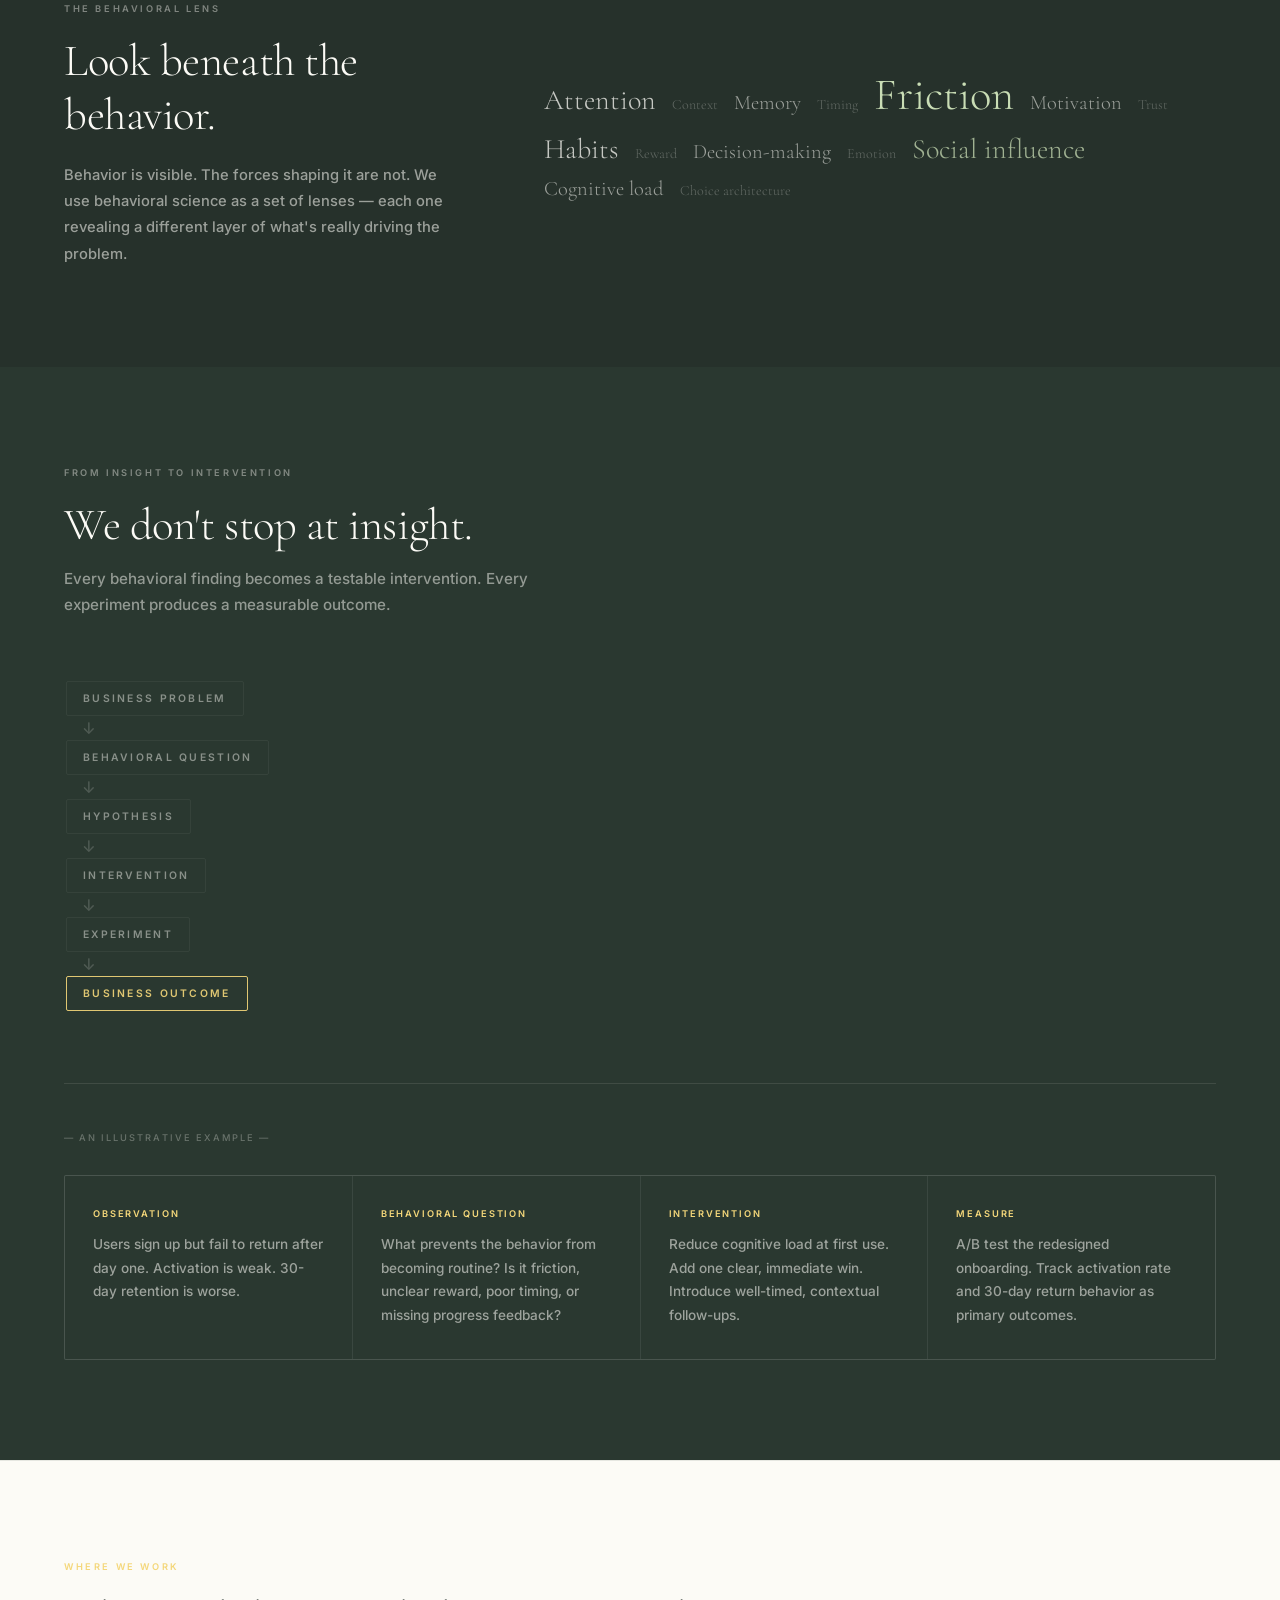
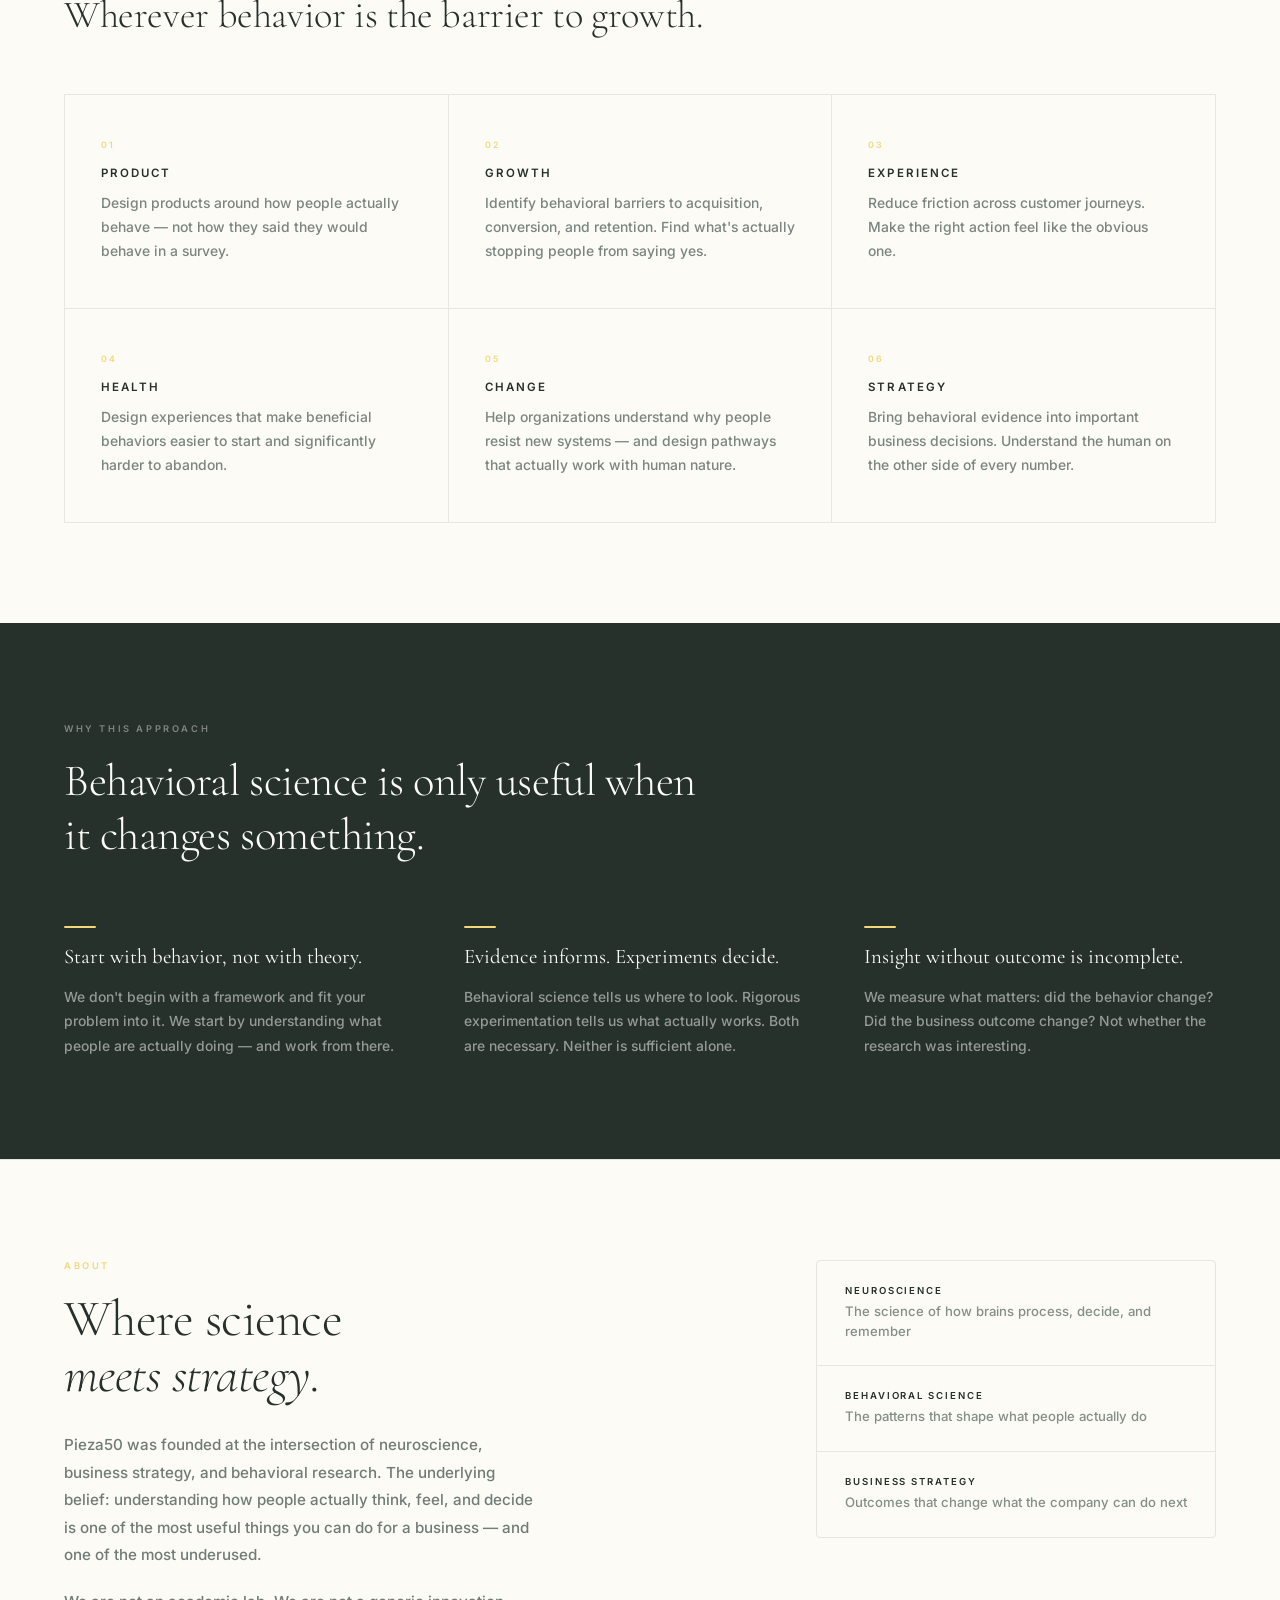
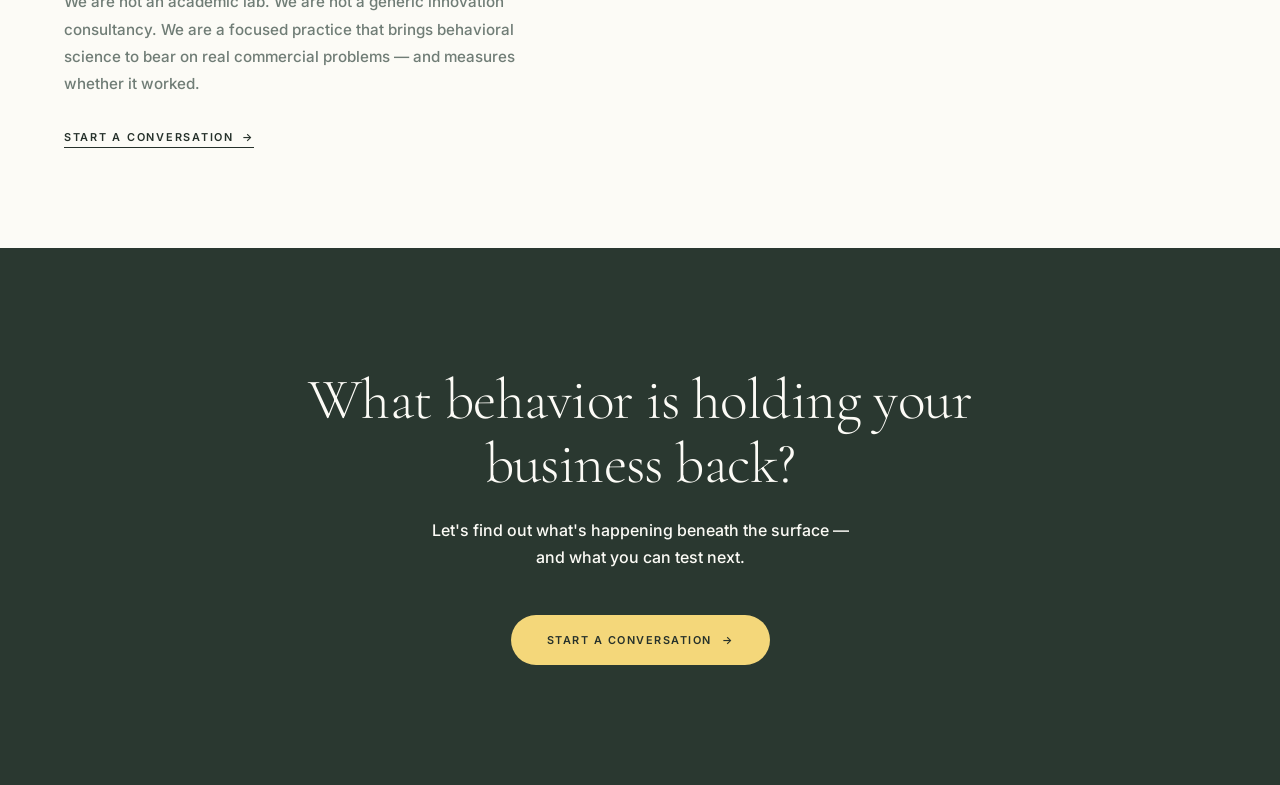
==== commit 13e0628e: "Major site enhancement: add 9 editorial sections with behavioral strategy positioning - Replace gene" ====
--- a/index.html
+++ b/index.html
@@ -9,6 +9,7 @@
   <link rel="preconnect" href="https://fonts.gstatic.com" crossorigin />
   <link href="https://fonts.googleapis.com/css2?family=Cormorant+Garamond:ital,wght@0,300;0,400;0,500;0,600;1,300;1,400;1,500;1,600&family=Inter:wght@300;400;500;600&display=swap" rel="stylesheet" />
   <link rel="stylesheet" href="css/style.css" />
+  <link rel="stylesheet" href="css/sections.css" />
 
 </head>
 <body>
@@ -54,7 +55,7 @@
         </li>
 
         <li class="nav-item">
-          <a href="#method" class="nav-link">Our Method</a>
+          <a href="#approach" class="nav-link">Our Method</a>
         </li>
 
         <li class="nav-item">
@@ -117,90 +118,354 @@
   </section>
 
 
-  <!-- ====== OUR METHOD ====== -->
-  <section class="method" id="method">
-    <div class="method-inner">
-
-      <p class="method-label">OUR METHOD</p>
-
-      <div class="method-three-col">
-
-        <!-- Col 1: Title -->
-        <div class="method-col-title">
-          <h2 class="method-title">Neuroscience,<br><em>Applied.</em></h2>
-        </div>
-
-        <!-- Col 2: Description -->
-        <div class="method-col-desc">
-          <p>We translate neuroscience into practical insights that help teams understand how people think, feel, decide, and act — and turn those insights into better products, experiences, and strategies.</p>
-          <a href="#" class="explore-link">EXPLORE OUR APPROACH <span aria-hidden="true">→</span></a>
-        </div>
-
-        <!-- Col 3: Steps -->
-        <div class="method-col-steps">
-          <div class="method-steps-row">
-
-            <div class="method-step">
-              <div class="step-circle step-sage">
-                <svg width="36" height="36" viewBox="0 0 36 36" fill="none" aria-hidden="true">
-                  <circle cx="18" cy="14" r="8" stroke="#1C3A2E" stroke-width="1.4"/>
-                  <path d="M12 14c0-3.3 2.7-6 6-6" stroke="#1C3A2E" stroke-width="1.4" stroke-linecap="round"/>
-                  <path d="M14 22v4M22 22v4" stroke="#1C3A2E" stroke-width="1.4" stroke-linecap="round"/>
-                  <path d="M10 22h16" stroke="#1C3A2E" stroke-width="1.4" stroke-linecap="round"/>
-                </svg>
-              </div>
-              <span class="step-label">THINK</span>
-              <span class="step-desc">How people process information.</span>
-            </div>
-
-            <div class="step-arrow" aria-hidden="true">→</div>
-
-            <div class="method-step">
-              <div class="step-circle step-yellow">
-                <svg width="36" height="36" viewBox="0 0 36 36" fill="none" aria-hidden="true">
-                  <path d="M18 26s-9-5.5-9-12a6 6 0 0112 0 6 6 0 0112 0c0 6.5-9 12-9 12z" stroke="#1C3A2E" stroke-width="1.4" stroke-linejoin="round"/>
-                  <circle cx="18" cy="17" r="2.5" stroke="#1C3A2E" stroke-width="1.2"/>
-                </svg>
-              </div>
-              <span class="step-label">FEEL</span>
-              <span class="step-desc">How emotion shapes experience.</span>
-            </div>
-
-            <div class="step-arrow" aria-hidden="true">→</div>
-
-            <div class="method-step">
-              <div class="step-circle step-dark">
-                <svg width="36" height="36" viewBox="0 0 36 36" fill="none" aria-hidden="true">
-                  <circle cx="18" cy="18" r="10" stroke="#F5F0E8" stroke-width="1.4"/>
-                  <circle cx="18" cy="18" r="6"  stroke="#F5F0E8" stroke-width="1.2"/>
-                  <circle cx="18" cy="18" r="2"  fill="#F5F0E8"/>
-                </svg>
-              </div>
-              <span class="step-label">ACT</span>
-              <span class="step-desc">What drives decisions and behavior.</span>
-            </div>
-
-          </div>
-        </div>
-
-      </div>
-
-      <p class="method-footer-text">WE TURN THESE INSIGHTS INTO ACTION.</p>
-
-    </div>
-  </section>
-
-
-  <!-- ====== ABOUT (stub) ====== -->
-  <section class="about-stub" id="about">
-    <div class="about-stub-inner">
-      <p class="method-label">ABOUT PIEZA50</p>
-      <h2 class="method-title">Where science<br><em>meets strategy.</em></h2>
-      <p class="hero-body" style="max-width:540px;margin:0 auto;">
-        Pieza50 is a neuroscience consulting firm that bridges human behavior research
-        and real business decisions. We work with teams who want to build with
-        the brain as their guide.
-      </p>
+
+  <!-- ====== SECTION: THE PROBLEM ====== -->
+  <section class="s-problem" id="problem">
+    <div class="s-problem-inner">
+      <div class="s-problem-left reveal">
+        <p class="eyebrow-light">THE PROBLEM</p>
+        <h2 class="s-problem-statement">People don't always do what businesses expect.</h2>
+      </div>
+      <div class="s-problem-right">
+        <ul class="s-problem-list">
+          <li class="reveal">Customers abandon products they said they wanted.</li>
+          <li class="reveal">Users stop engaging with experiences they initially loved.</li>
+          <li class="reveal">Employees resist systems designed to make their work easier.</li>
+          <li class="reveal">Patients struggle to follow through with products built to help them.</li>
+        </ul>
+        <div class="s-problem-insight reveal">
+          <p>The problem is rarely just the product.</p>
+          <p class="s-problem-emphasis">It is often the behavior around it.</p>
+        </div>
+      </div>
+    </div>
+  </section>
+
+
+  <!-- ====== SECTION: WHAT WE SOLVE ====== -->
+  <section class="s-solve" id="solve">
+    <div class="s-solve-inner">
+      <div class="s-solve-header reveal">
+        <p class="eyebrow-gold">WHAT WE SOLVE</p>
+        <h2 class="s-solve-title">The questions at the center of our work.</h2>
+      </div>
+      <div class="s-solve-grid">
+
+        <div class="solve-item reveal">
+          <span class="solve-num">01</span>
+          <div class="solve-content">
+            <h3 class="solve-name">ADOPTION</h3>
+            <p class="solve-q">Why aren't people starting?</p>
+            <p class="solve-desc">First use is harder than it looks. We identify what prevents people from taking the first step — and what makes it more likely.</p>
+          </div>
+        </div>
+
+        <div class="solve-item reveal">
+          <span class="solve-num">02</span>
+          <div class="solve-content">
+            <h3 class="solve-name">ENGAGEMENT</h3>
+            <p class="solve-q">Why aren't they continuing?</p>
+            <p class="solve-desc">Initial interest rarely becomes habit on its own. We find what breaks the cycle — and what builds it.</p>
+          </div>
+        </div>
+
+        <div class="solve-item reveal">
+          <span class="solve-num">03</span>
+          <div class="solve-content">
+            <h3 class="solve-name">CONVERSION</h3>
+            <p class="solve-q">Why aren't they choosing?</p>
+            <p class="solve-desc">People understand the offer but don't act. We diagnose the moment of hesitation and design for what comes next.</p>
+          </div>
+        </div>
+
+        <div class="solve-item reveal">
+          <span class="solve-num">04</span>
+          <div class="solve-content">
+            <h3 class="solve-name">RETENTION</h3>
+            <p class="solve-q">Why aren't they returning?</p>
+            <p class="solve-desc">Value alone doesn't keep people. We examine what reduces the motivation to return — and what restores it.</p>
+          </div>
+        </div>
+
+        <div class="solve-item reveal">
+          <span class="solve-num">05</span>
+          <div class="solve-content">
+            <h3 class="solve-name">DECISIONS</h3>
+            <p class="solve-q">Why are choices diverging from expectations?</p>
+            <p class="solve-desc">Customers and employees often make decisions that seem irrational. We find the underlying logic — and work with it, not against it.</p>
+          </div>
+        </div>
+
+        <div class="solve-item reveal">
+          <span class="solve-num">06</span>
+          <div class="solve-content">
+            <h3 class="solve-name">CHANGE</h3>
+            <p class="solve-q">Why aren't new behaviors taking hold?</p>
+            <p class="solve-desc">Behavioral change is hard by design. We understand why — and build pathways that make the desired behavior easier, clearer, and more sustainable.</p>
+          </div>
+        </div>
+
+      </div>
+    </div>
+  </section>
+
+
+  <!-- ====== SECTION: OUR APPROACH ====== -->
+  <section class="s-approach" id="approach">
+    <div class="s-approach-inner">
+      <div class="s-approach-header reveal">
+        <p class="eyebrow-dark">OUR APPROACH</p>
+        <h2 class="s-approach-title">How we find what's really going on — and what to do about it.</h2>
+      </div>
+      <div class="approach-steps">
+
+        <div class="approach-step reveal">
+          <div class="step-num">01</div>
+          <div class="step-body">
+            <h3 class="step-name">UNDERSTAND</h3>
+            <p class="step-desc">We start by mapping what people are actually doing — not what they are expected to do. Observation before assumption.</p>
+          </div>
+        </div>
+
+        <div class="step-connector" aria-hidden="true"></div>
+
+        <div class="approach-step reveal">
+          <div class="step-num">02</div>
+          <div class="step-body">
+            <h3 class="step-name">DIAGNOSE</h3>
+            <p class="step-desc">We identify the behavioral barriers: cognitive load, poor timing, unclear value, social friction, broken habits.</p>
+          </div>
+        </div>
+
+        <div class="step-connector" aria-hidden="true"></div>
+
+        <div class="approach-step reveal">
+          <div class="step-num">03</div>
+          <div class="step-body">
+            <h3 class="step-name">DESIGN</h3>
+            <p class="step-desc">We develop targeted interventions grounded in behavioral evidence — from small friction reductions to full journey redesigns.</p>
+          </div>
+        </div>
+
+        <div class="step-connector" aria-hidden="true"></div>
+
+        <div class="approach-step reveal">
+          <div class="step-num">04</div>
+          <div class="step-body">
+            <h3 class="step-name">EXPERIMENT</h3>
+            <p class="step-desc">We test which intervention actually moves behavior in the real world. Rigorous where it matters, pragmatic where it doesn't.</p>
+          </div>
+        </div>
+
+        <div class="step-connector" aria-hidden="true"></div>
+
+        <div class="approach-step reveal">
+          <div class="step-num">05</div>
+          <div class="step-body">
+            <h3 class="step-name">MEASURE</h3>
+            <p class="step-desc">We track whether behavior changed — and whether the business outcome changed with it. Insight without outcome is incomplete.</p>
+          </div>
+        </div>
+
+      </div>
+    </div>
+  </section>
+
+
+  <!-- ====== SECTION: THE BEHAVIORAL LENS ====== -->
+  <section class="s-lens" id="lens">
+    <div class="s-lens-inner">
+      <div class="s-lens-left reveal">
+        <p class="eyebrow-light">THE BEHAVIORAL LENS</p>
+        <h2 class="s-lens-title">Look beneath the behavior.</h2>
+        <p class="s-lens-body">Behavior is visible. The forces shaping it are not. We use behavioral science as a set of lenses — each one revealing a different layer of what's really driving the problem.</p>
+      </div>
+      <div class="s-lens-right" aria-hidden="true">
+        <div class="lens-cloud">
+          <span class="lc lc-lg">Attention</span>
+          <span class="lc lc-sm lc-dim">Context</span>
+          <span class="lc lc-md">Memory</span>
+          <span class="lc lc-sm lc-dim">Timing</span>
+          <span class="lc lc-xl lc-accent">Friction</span>
+          <span class="lc lc-md">Motivation</span>
+          <span class="lc lc-sm lc-dim">Trust</span>
+          <span class="lc lc-lg">Habits</span>
+          <span class="lc lc-sm lc-dim">Reward</span>
+          <span class="lc lc-md">Decision-making</span>
+          <span class="lc lc-sm lc-dim">Emotion</span>
+          <span class="lc lc-lg lc-accent">Social influence</span>
+          <span class="lc lc-md">Cognitive load</span>
+          <span class="lc lc-sm lc-dim">Choice architecture</span>
+        </div>
+      </div>
+    </div>
+  </section>
+
+
+  <!-- ====== SECTION: FROM INSIGHT TO INTERVENTION ====== -->
+  <section class="s-transform" id="transform">
+    <div class="s-transform-inner">
+      <div class="s-transform-header reveal">
+        <p class="eyebrow-light">FROM INSIGHT TO INTERVENTION</p>
+        <h2 class="s-transform-title">We don't stop at insight.</h2>
+        <p class="s-transform-sub">Every behavioral finding becomes a testable intervention. Every experiment produces a measurable outcome.</p>
+      </div>
+
+      <div class="transform-chain reveal">
+        <div class="tc-step">BUSINESS PROBLEM</div>
+        <div class="tc-arrow" aria-hidden="true">↓</div>
+        <div class="tc-step">BEHAVIORAL QUESTION</div>
+        <div class="tc-arrow" aria-hidden="true">↓</div>
+        <div class="tc-step">HYPOTHESIS</div>
+        <div class="tc-arrow" aria-hidden="true">↓</div>
+        <div class="tc-step">INTERVENTION</div>
+        <div class="tc-arrow" aria-hidden="true">↓</div>
+        <div class="tc-step">EXPERIMENT</div>
+        <div class="tc-arrow" aria-hidden="true">↓</div>
+        <div class="tc-step tc-outcome">BUSINESS OUTCOME</div>
+      </div>
+
+      <div class="transform-example reveal">
+        <p class="te-tag">— AN ILLUSTRATIVE EXAMPLE —</p>
+        <div class="te-grid">
+          <div class="te-col">
+            <span class="te-step">OBSERVATION</span>
+            <p class="te-text">Users sign up but fail to return after day one. Activation is weak. 30-day retention is worse.</p>
+          </div>
+          <div class="te-col">
+            <span class="te-step">BEHAVIORAL QUESTION</span>
+            <p class="te-text">What prevents the behavior from becoming routine? Is it friction, unclear reward, poor timing, or missing progress feedback?</p>
+          </div>
+          <div class="te-col">
+            <span class="te-step">INTERVENTION</span>
+            <p class="te-text">Reduce cognitive load at first use. Add one clear, immediate win. Introduce well-timed, contextual follow-ups.</p>
+          </div>
+          <div class="te-col">
+            <span class="te-step">MEASURE</span>
+            <p class="te-text">A/B test the redesigned onboarding. Track activation rate and 30-day return behavior as primary outcomes.</p>
+          </div>
+        </div>
+      </div>
+    </div>
+  </section>
+
+
+  <!-- ====== SECTION: WHERE WE WORK ====== -->
+  <section class="s-domains" id="domains">
+    <div class="s-domains-inner">
+      <div class="s-domains-header reveal">
+        <p class="eyebrow-gold">WHERE WE WORK</p>
+        <h2 class="s-domains-title">Wherever behavior is the barrier to growth.</h2>
+      </div>
+      <div class="domains-grid">
+
+        <div class="domain-item reveal">
+          <span class="domain-n">01</span>
+          <h3 class="domain-name">PRODUCT</h3>
+          <p class="domain-desc">Design products around how people actually behave — not how they said they would behave in a survey.</p>
+        </div>
+
+        <div class="domain-item reveal">
+          <span class="domain-n">02</span>
+          <h3 class="domain-name">GROWTH</h3>
+          <p class="domain-desc">Identify behavioral barriers to acquisition, conversion, and retention. Find what's actually stopping people from saying yes.</p>
+        </div>
+
+        <div class="domain-item reveal">
+          <span class="domain-n">03</span>
+          <h3 class="domain-name">EXPERIENCE</h3>
+          <p class="domain-desc">Reduce friction across customer journeys. Make the right action feel like the obvious one.</p>
+        </div>
+
+        <div class="domain-item reveal">
+          <span class="domain-n">04</span>
+          <h3 class="domain-name">HEALTH</h3>
+          <p class="domain-desc">Design experiences that make beneficial behaviors easier to start and significantly harder to abandon.</p>
+        </div>
+
+        <div class="domain-item reveal">
+          <span class="domain-n">05</span>
+          <h3 class="domain-name">CHANGE</h3>
+          <p class="domain-desc">Help organizations understand why people resist new systems — and design pathways that actually work with human nature.</p>
+        </div>
+
+        <div class="domain-item reveal">
+          <span class="domain-n">06</span>
+          <h3 class="domain-name">STRATEGY</h3>
+          <p class="domain-desc">Bring behavioral evidence into important business decisions. Understand the human on the other side of every number.</p>
+        </div>
+
+      </div>
+    </div>
+  </section>
+
+
+  <!-- ====== SECTION: WHY THIS APPROACH ====== -->
+  <section class="s-why" id="why">
+    <div class="s-why-inner">
+      <div class="s-why-header reveal">
+        <p class="eyebrow-light">WHY THIS APPROACH</p>
+        <h2 class="s-why-title">Behavioral science is only useful when it changes something.</h2>
+      </div>
+      <div class="s-why-grid">
+        <div class="why-item reveal">
+          <div class="why-rule"></div>
+          <h3 class="why-heading">Start with behavior, not with theory.</h3>
+          <p class="why-body">We don't begin with a framework and fit your problem into it. We start by understanding what people are actually doing — and work from there.</p>
+        </div>
+        <div class="why-item reveal">
+          <div class="why-rule"></div>
+          <h3 class="why-heading">Evidence informs. Experiments decide.</h3>
+          <p class="why-body">Behavioral science tells us where to look. Rigorous experimentation tells us what actually works. Both are necessary. Neither is sufficient alone.</p>
+        </div>
+        <div class="why-item reveal">
+          <div class="why-rule"></div>
+          <h3 class="why-heading">Insight without outcome is incomplete.</h3>
+          <p class="why-body">We measure what matters: did the behavior change? Did the business outcome change? Not whether the research was interesting.</p>
+        </div>
+      </div>
+    </div>
+  </section>
+
+
+  <!-- ====== SECTION: ABOUT ====== -->
+  <section class="s-about" id="about">
+    <div class="s-about-inner">
+      <div class="s-about-text reveal">
+        <p class="eyebrow-gold">ABOUT</p>
+        <h2 class="s-about-title">Where science<br><em>meets strategy.</em></h2>
+        <p class="s-about-body">Pieza50 was founded at the intersection of neuroscience, business strategy, and behavioral research. The underlying belief: understanding how people actually think, feel, and decide is one of the most useful things you can do for a business — and one of the most underused.</p>
+        <p class="s-about-body">We are not an academic lab. We are not a generic innovation consultancy. We are a focused practice that brings behavioral science to bear on real commercial problems — and measures whether it worked.</p>
+        <a href="#contact" class="s-about-link">Start a conversation <span aria-hidden="true">→</span></a>
+      </div>
+      <div class="s-about-aside reveal">
+        <div class="about-pillars">
+          <div class="ap-item">
+            <span class="ap-label">NEUROSCIENCE</span>
+            <span class="ap-desc">The science of how brains process, decide, and remember</span>
+          </div>
+          <div class="ap-divider"></div>
+          <div class="ap-item">
+            <span class="ap-label">BEHAVIORAL SCIENCE</span>
+            <span class="ap-desc">The patterns that shape what people actually do</span>
+          </div>
+          <div class="ap-divider"></div>
+          <div class="ap-item">
+            <span class="ap-label">BUSINESS STRATEGY</span>
+            <span class="ap-desc">Outcomes that change what the company can do next</span>
+          </div>
+        </div>
+      </div>
+    </div>
+  </section>
+
+
+  <!-- ====== SECTION: FINAL CTA ====== -->
+  <section class="s-cta" id="contact">
+    <div class="s-cta-inner">
+      <h2 class="s-cta-title reveal">What behavior is holding your business back?</h2>
+      <p class="s-cta-body reveal">Let's find out what's happening beneath the surface — and what you can test next.</p>
+      <a href="mailto:hello@pieza50.com" class="s-cta-btn reveal">START A CONVERSATION <span aria-hidden="true">→</span></a>
     </div>
   </section>
 
--- a/css/sections.css
+++ b/css/sections.css
@@ -0,0 +1,530 @@
+/* ============================================================
+   PIEZA50 — Sections CSS
+   New long-form page sections below the hero.
+   ============================================================ */
+
+/* ── Extra color tokens ──────────────────────────────────── */
+:root {
+  --forest:      #2A3830;
+  --pale-sage:   #EEF5EA;
+  --pale-yellow: #FFFBEA;
+  --moss:        #3A4F42;
+}
+
+/* ── Scroll reveal ───────────────────────────────────────── */
+.reveal {
+  opacity: 0;
+  transform: translateY(28px);
+  transition: opacity 750ms ease, transform 750ms cubic-bezier(0.22,1,0.36,1);
+}
+.reveal.revealed {
+  opacity: 1;
+  transform: none;
+}
+
+/* ── Shared eyebrow labels ───────────────────────────────── */
+.eyebrow-light {
+  font-size: 0.58rem; font-weight: 600; letter-spacing: 0.28em;
+  text-transform: uppercase;
+  color: rgba(252,251,246,0.42);
+  display: block; margin-bottom: 20px;
+}
+.eyebrow-gold {
+  font-size: 0.58rem; font-weight: 600; letter-spacing: 0.28em;
+  text-transform: uppercase;
+  color: var(--gold);
+  display: block; margin-bottom: 20px;
+}
+.eyebrow-dark {
+  font-size: 0.58rem; font-weight: 600; letter-spacing: 0.28em;
+  text-transform: uppercase;
+  color: var(--muted);
+  display: block; margin-bottom: 20px;
+}
+
+/* ============================================================
+   SECTION: THE PROBLEM  (dark charcoal bg)
+   ============================================================ */
+.s-problem {
+  background: var(--dark);
+  padding: 100px var(--px);
+}
+.s-problem-inner {
+  max-width: var(--max-w); margin: 0 auto;
+  display: grid;
+  grid-template-columns: 1fr 1fr;
+  gap: 80px;
+  align-items: start;
+}
+.s-problem-statement {
+  font-family: var(--font-serif);
+  font-size: clamp(2.2rem, 4vw, 3.6rem);
+  font-weight: 300; line-height: 1.15;
+  color: var(--cream);
+  letter-spacing: -0.01em;
+  margin-top: 8px;
+}
+.s-problem-list {
+  list-style: none;
+  margin-bottom: 48px;
+}
+.s-problem-list li {
+  font-size: 1rem; line-height: 1.7;
+  color: var(--cream); opacity: 0.58;
+  padding: 14px 0;
+  border-bottom: 1px solid rgba(252,251,246,0.08);
+  transition-delay: calc(var(--li, 0) * 80ms);
+}
+.s-problem-list li:first-child { border-top: 1px solid rgba(252,251,246,0.08); }
+.s-problem-insight {
+  padding-top: 36px;
+}
+.s-problem-insight p {
+  font-family: var(--font-serif);
+  font-size: clamp(1.1rem, 2vw, 1.5rem);
+  font-weight: 300;
+  color: var(--cream); opacity: 0.65;
+  line-height: 1.5;
+}
+.s-problem-emphasis {
+  font-style: italic;
+  opacity: 1 !important;
+  color: var(--gold) !important;
+  margin-top: 8px;
+}
+
+/* ============================================================
+   SECTION: WHAT WE SOLVE  (ivory bg)
+   ============================================================ */
+.s-solve {
+  background: var(--white);
+  padding: 100px var(--px);
+}
+.s-solve-inner { max-width: var(--max-w); margin: 0 auto; }
+.s-solve-header { margin-bottom: 56px; }
+.s-solve-title {
+  font-family: var(--font-serif);
+  font-size: clamp(2rem, 3.5vw, 3rem);
+  font-weight: 300; color: var(--dark);
+  letter-spacing: -0.01em;
+}
+.s-solve-grid {
+  display: grid;
+  grid-template-columns: 1fr 1fr;
+  border-top: 1px solid var(--border);
+  border-left: 1px solid var(--border);
+}
+.solve-item {
+  border-right: 1px solid var(--border);
+  border-bottom: 1px solid var(--border);
+  padding: 48px 40px;
+  display: flex;
+  gap: 28px;
+  transition: background 0.3s ease;
+}
+.solve-item:hover { background: var(--pale-sage); }
+.solve-num {
+  font-size: 0.58rem; font-weight: 600; letter-spacing: 0.22em;
+  color: var(--gold); flex-shrink: 0; padding-top: 4px;
+}
+.solve-name {
+  font-size: 0.72rem; font-weight: 600; letter-spacing: 0.18em;
+  color: var(--dark); margin-bottom: 10px;
+}
+.solve-q {
+  font-family: var(--font-serif);
+  font-size: clamp(1.1rem, 1.8vw, 1.45rem);
+  font-weight: 400; font-style: italic;
+  color: var(--dark); line-height: 1.3;
+  margin-bottom: 14px;
+}
+.solve-desc {
+  font-size: 0.85rem; line-height: 1.75;
+  color: var(--dark2); opacity: 0.68;
+}
+
+/* ============================================================
+   SECTION: OUR APPROACH  (pale sage bg)
+   ============================================================ */
+.s-approach {
+  background: var(--pale-sage);
+  padding: 100px var(--px);
+  border-top: 1px solid rgba(0,0,0,0.06);
+  border-bottom: 1px solid rgba(0,0,0,0.06);
+}
+.s-approach-inner { max-width: var(--max-w); margin: 0 auto; }
+.s-approach-header { margin-bottom: 64px; }
+.s-approach-title {
+  font-family: var(--font-serif);
+  font-size: clamp(1.8rem, 3vw, 2.6rem);
+  font-weight: 300; color: var(--dark);
+  letter-spacing: -0.01em; max-width: 600px;
+}
+.approach-steps {
+  display: flex;
+  align-items: flex-start;
+  gap: 0;
+}
+.approach-step {
+  flex: 1;
+  display: flex;
+  flex-direction: column;
+  gap: 16px;
+}
+.step-num {
+  font-family: var(--font-serif);
+  font-size: 4rem; font-weight: 300;
+  color: var(--dark); line-height: 1;
+  letter-spacing: -0.03em;
+  opacity: 0.25;
+}
+.step-name {
+  font-size: 0.68rem; font-weight: 600; letter-spacing: 0.20em;
+  color: var(--dark); margin-bottom: 8px;
+}
+.step-desc {
+  font-size: 0.85rem; line-height: 1.75;
+  color: var(--dark2); opacity: 0.72;
+  max-width: 200px;
+}
+.step-connector {
+  flex: 0 0 32px;
+  display: flex; align-items: flex-start;
+  padding-top: 28px;
+  justify-content: center;
+}
+.step-connector::after {
+  content: '';
+  display: block;
+  width: 24px; height: 1px;
+  background: var(--dark2);
+  opacity: 0.25;
+}
+
+/* ============================================================
+   SECTION: THE BEHAVIORAL LENS  (dark charcoal bg)
+   ============================================================ */
+.s-lens {
+  background: var(--dark);
+  padding: 100px var(--px);
+}
+.s-lens-inner {
+  max-width: var(--max-w); margin: 0 auto;
+  display: grid;
+  grid-template-columns: 400px 1fr;
+  gap: 80px;
+  align-items: center;
+}
+.s-lens-title {
+  font-family: var(--font-serif);
+  font-size: clamp(2rem, 3.5vw, 3rem);
+  font-weight: 300; color: var(--cream);
+  letter-spacing: -0.01em;
+  margin-bottom: 20px;
+}
+.s-lens-body {
+  font-size: 0.92rem; line-height: 1.78;
+  color: var(--cream); opacity: 0.55;
+}
+.lens-cloud {
+  display: flex; flex-wrap: wrap;
+  gap: 10px 16px;
+  align-items: baseline;
+}
+.lc {
+  font-family: var(--font-serif);
+  color: var(--cream);
+  transition: opacity 0.3s ease;
+  cursor: default;
+}
+.lc-xl { font-size: clamp(2rem, 3.5vw, 3rem); font-weight: 300; }
+.lc-lg { font-size: clamp(1.4rem, 2.2vw, 2rem); font-weight: 300; opacity: 0.75; }
+.lc-md { font-size: clamp(1rem, 1.6vw, 1.4rem); font-weight: 300; opacity: 0.55; }
+.lc-sm { font-size: clamp(0.78rem, 1.1vw, 1rem); font-weight: 300; }
+.lc-dim { opacity: 0.28; }
+.lc-accent { color: var(--sage-lt); }
+.lc:hover { opacity: 1 !important; }
+
+/* ============================================================
+   SECTION: FROM INSIGHT TO INTERVENTION  (forest bg)
+   ============================================================ */
+.s-transform {
+  background: var(--forest);
+  padding: 100px var(--px);
+}
+.s-transform-inner {
+  max-width: var(--max-w); margin: 0 auto;
+}
+.s-transform-header { margin-bottom: 64px; }
+.s-transform-title {
+  font-family: var(--font-serif);
+  font-size: clamp(2rem, 3.5vw, 3rem);
+  font-weight: 300; color: var(--cream);
+  letter-spacing: -0.01em; margin-bottom: 14px;
+}
+.s-transform-sub {
+  font-size: 0.95rem; line-height: 1.7;
+  color: var(--cream); opacity: 0.5;
+  max-width: 480px;
+}
+.transform-chain {
+  display: flex;
+  flex-direction: column;
+  align-items: flex-start;
+  gap: 0;
+  margin-bottom: 72px;
+  padding-left: 2px;
+}
+.tc-step {
+  font-size: 0.65rem; font-weight: 600; letter-spacing: 0.22em;
+  text-transform: uppercase;
+  color: var(--cream); opacity: 0.45;
+  padding: 10px 16px;
+  border: 1px solid rgba(252,251,246,0.12);
+  border-radius: 2px;
+  transition: opacity 0.3s;
+}
+.tc-outcome {
+  opacity: 0.9;
+  border-color: var(--gold);
+  color: var(--gold);
+}
+.tc-arrow {
+  font-size: 1rem;
+  color: rgba(252,251,246,0.18);
+  line-height: 1;
+  padding: 4px 16px;
+}
+.transform-example {
+  border-top: 1px solid rgba(252,251,246,0.10);
+  padding-top: 48px;
+}
+.te-tag {
+  font-size: 0.58rem; font-weight: 500; letter-spacing: 0.22em;
+  color: rgba(252,251,246,0.30);
+  text-transform: uppercase;
+  margin-bottom: 32px;
+  font-style: normal;
+}
+.te-grid {
+  display: grid;
+  grid-template-columns: repeat(4, 1fr);
+  gap: 1px;
+  background: rgba(252,251,246,0.08);
+  border: 1px solid rgba(252,251,246,0.08);
+  border-radius: 2px;
+  overflow: hidden;
+}
+.te-col {
+  background: var(--forest);
+  padding: 32px 28px;
+  transition: background 0.3s ease;
+}
+.te-col:hover { background: var(--moss); }
+.te-step {
+  display: block;
+  font-size: 0.58rem; font-weight: 600; letter-spacing: 0.20em;
+  text-transform: uppercase;
+  color: var(--gold);
+  margin-bottom: 14px;
+}
+.te-text {
+  font-size: 0.85rem; line-height: 1.72;
+  color: var(--cream); opacity: 0.55;
+}
+
+/* ============================================================
+   SECTION: WHERE WE WORK  (ivory bg)
+   ============================================================ */
+.s-domains {
+  background: var(--white);
+  padding: 100px var(--px);
+  border-top: 1px solid var(--border);
+}
+.s-domains-inner { max-width: var(--max-w); margin: 0 auto; }
+.s-domains-header { margin-bottom: 56px; }
+.s-domains-title {
+  font-family: var(--font-serif);
+  font-size: clamp(1.8rem, 3vw, 2.8rem);
+  font-weight: 300; color: var(--dark);
+  letter-spacing: -0.01em;
+}
+.domains-grid {
+  display: grid;
+  grid-template-columns: repeat(3, 1fr);
+  gap: 0;
+  border-top: 1px solid var(--border);
+  border-left: 1px solid var(--border);
+}
+.domain-item {
+  border-right: 1px solid var(--border);
+  border-bottom: 1px solid var(--border);
+  padding: 44px 36px;
+  transition: background 0.3s ease;
+  position: relative;
+}
+.domain-item:hover { background: var(--pale-yellow); }
+.domain-n {
+  display: block;
+  font-size: 0.55rem; font-weight: 600; letter-spacing: 0.22em;
+  color: var(--gold); margin-bottom: 16px;
+}
+.domain-name {
+  font-size: 0.72rem; font-weight: 600; letter-spacing: 0.18em;
+  color: var(--dark); margin-bottom: 12px;
+}
+.domain-desc {
+  font-size: 0.87rem; line-height: 1.72;
+  color: var(--dark2); opacity: 0.65;
+}
+
+/* ============================================================
+   SECTION: WHY THIS APPROACH  (dark charcoal bg)
+   ============================================================ */
+.s-why {
+  background: var(--dark);
+  padding: 100px var(--px);
+}
+.s-why-inner { max-width: var(--max-w); margin: 0 auto; }
+.s-why-header { margin-bottom: 64px; max-width: 640px; }
+.s-why-title {
+  font-family: var(--font-serif);
+  font-size: clamp(2rem, 3.5vw, 3rem);
+  font-weight: 300; color: var(--cream);
+  letter-spacing: -0.01em;
+}
+.s-why-grid {
+  display: grid;
+  grid-template-columns: repeat(3, 1fr);
+  gap: 48px;
+}
+.why-item { display: flex; flex-direction: column; gap: 16px; }
+.why-rule {
+  width: 32px; height: 2px;
+  background: var(--gold); border-radius: 1px;
+}
+.why-heading {
+  font-family: var(--font-serif);
+  font-size: 1.3rem; font-weight: 400;
+  color: var(--cream);
+}
+.why-body {
+  font-size: 0.87rem; line-height: 1.78;
+  color: var(--cream); opacity: 0.52;
+}
+
+/* ============================================================
+   SECTION: ABOUT  (ivory bg)
+   ============================================================ */
+.s-about {
+  background: var(--white);
+  padding: 100px var(--px);
+  border-top: 1px solid var(--border);
+}
+.s-about-inner {
+  max-width: var(--max-w); margin: 0 auto;
+  display: grid;
+  grid-template-columns: 1fr 400px;
+  gap: 80px;
+  align-items: start;
+}
+.s-about-title {
+  font-family: var(--font-serif);
+  font-size: clamp(2.2rem, 4vw, 3.4rem);
+  font-weight: 300; color: var(--dark);
+  letter-spacing: -0.01em; line-height: 1.1;
+  margin-bottom: 28px;
+}
+.s-about-body {
+  font-size: 0.95rem; line-height: 1.8;
+  color: var(--dark2); opacity: 0.7;
+  margin-bottom: 20px; max-width: 480px;
+}
+.s-about-link {
+  display: inline-flex; align-items: center; gap: 8px;
+  font-size: 0.68rem; font-weight: 600; letter-spacing: 0.16em;
+  text-transform: uppercase; color: var(--dark);
+  border-bottom: 1.5px solid var(--dark);
+  padding-bottom: 3px; margin-top: 12px;
+  text-decoration: none;
+  transition: color 0.2s, border-color 0.2s;
+}
+.s-about-link:hover { color: var(--gold); border-color: var(--gold); }
+.about-pillars {
+  border: 1px solid var(--border);
+  border-radius: 4px;
+  overflow: hidden;
+}
+.ap-item {
+  padding: 24px 28px;
+  display: flex; flex-direction: column; gap: 6px;
+}
+.ap-label {
+  font-size: 0.6rem; font-weight: 600; letter-spacing: 0.20em;
+  text-transform: uppercase; color: var(--dark);
+}
+.ap-desc {
+  font-size: 0.82rem; line-height: 1.5;
+  color: var(--dark2); opacity: 0.6;
+}
+.ap-divider {
+  height: 1px; background: var(--border);
+}
+
+/* ============================================================
+   SECTION: FINAL CTA  (forest bg)
+   ============================================================ */
+.s-cta {
+  background: var(--forest);
+  padding: 120px var(--px);
+  text-align: center;
+}
+.s-cta-inner {
+  max-width: 680px; margin: 0 auto;
+  display: flex; flex-direction: column; align-items: center;
+}
+.s-cta-title {
+  font-family: var(--font-serif);
+  font-size: clamp(2.2rem, 4.5vw, 4rem);
+  font-weight: 300; color: var(--cream);
+  letter-spacing: -0.01em; line-height: 1.12;
+  margin-bottom: 20px;
+}
+.s-cta-body {
+  font-size: 1rem; line-height: 1.7;
+  color: var(--cream); opacity: 0.5;
+  max-width: 420px; margin-bottom: 44px;
+}
+.s-cta-btn {
+  display: inline-flex; align-items: center; gap: 10px;
+  background: var(--gold); color: var(--dark);
+  padding: 18px 36px; border-radius: 100px;
+  font-size: 0.68rem; font-weight: 600; letter-spacing: 0.14em;
+  text-transform: uppercase; text-decoration: none;
+  transition: background 0.2s ease, transform 0.2s ease;
+}
+.s-cta-btn:hover { background: var(--gold-lt); transform: translateY(-1px); }
+
+/* ============================================================
+   RESPONSIVE
+   ============================================================ */
+@media (max-width: 1100px) {
+  .s-problem-inner { grid-template-columns: 1fr; gap: 48px; }
+  .s-lens-inner { grid-template-columns: 1fr; gap: 48px; }
+  .s-about-inner { grid-template-columns: 1fr; gap: 48px; }
+  .te-grid { grid-template-columns: repeat(2, 1fr); }
+  .domains-grid { grid-template-columns: repeat(2, 1fr); }
+  .approach-steps { flex-direction: column; gap: 32px; }
+  .step-connector { display: none; }
+  .step-desc { max-width: 100%; }
+}
+
+@media (max-width: 768px) {
+  .s-solve-grid { grid-template-columns: 1fr; }
+  .domains-grid { grid-template-columns: 1fr; }
+  .s-why-grid { grid-template-columns: 1fr; gap: 40px; }
+  .te-grid { grid-template-columns: 1fr; }
+  .s-lens-inner { grid-template-columns: 1fr; }
+  .solve-item { padding: 32px 24px; }
+  .domain-item { padding: 32px 24px; }
+}
